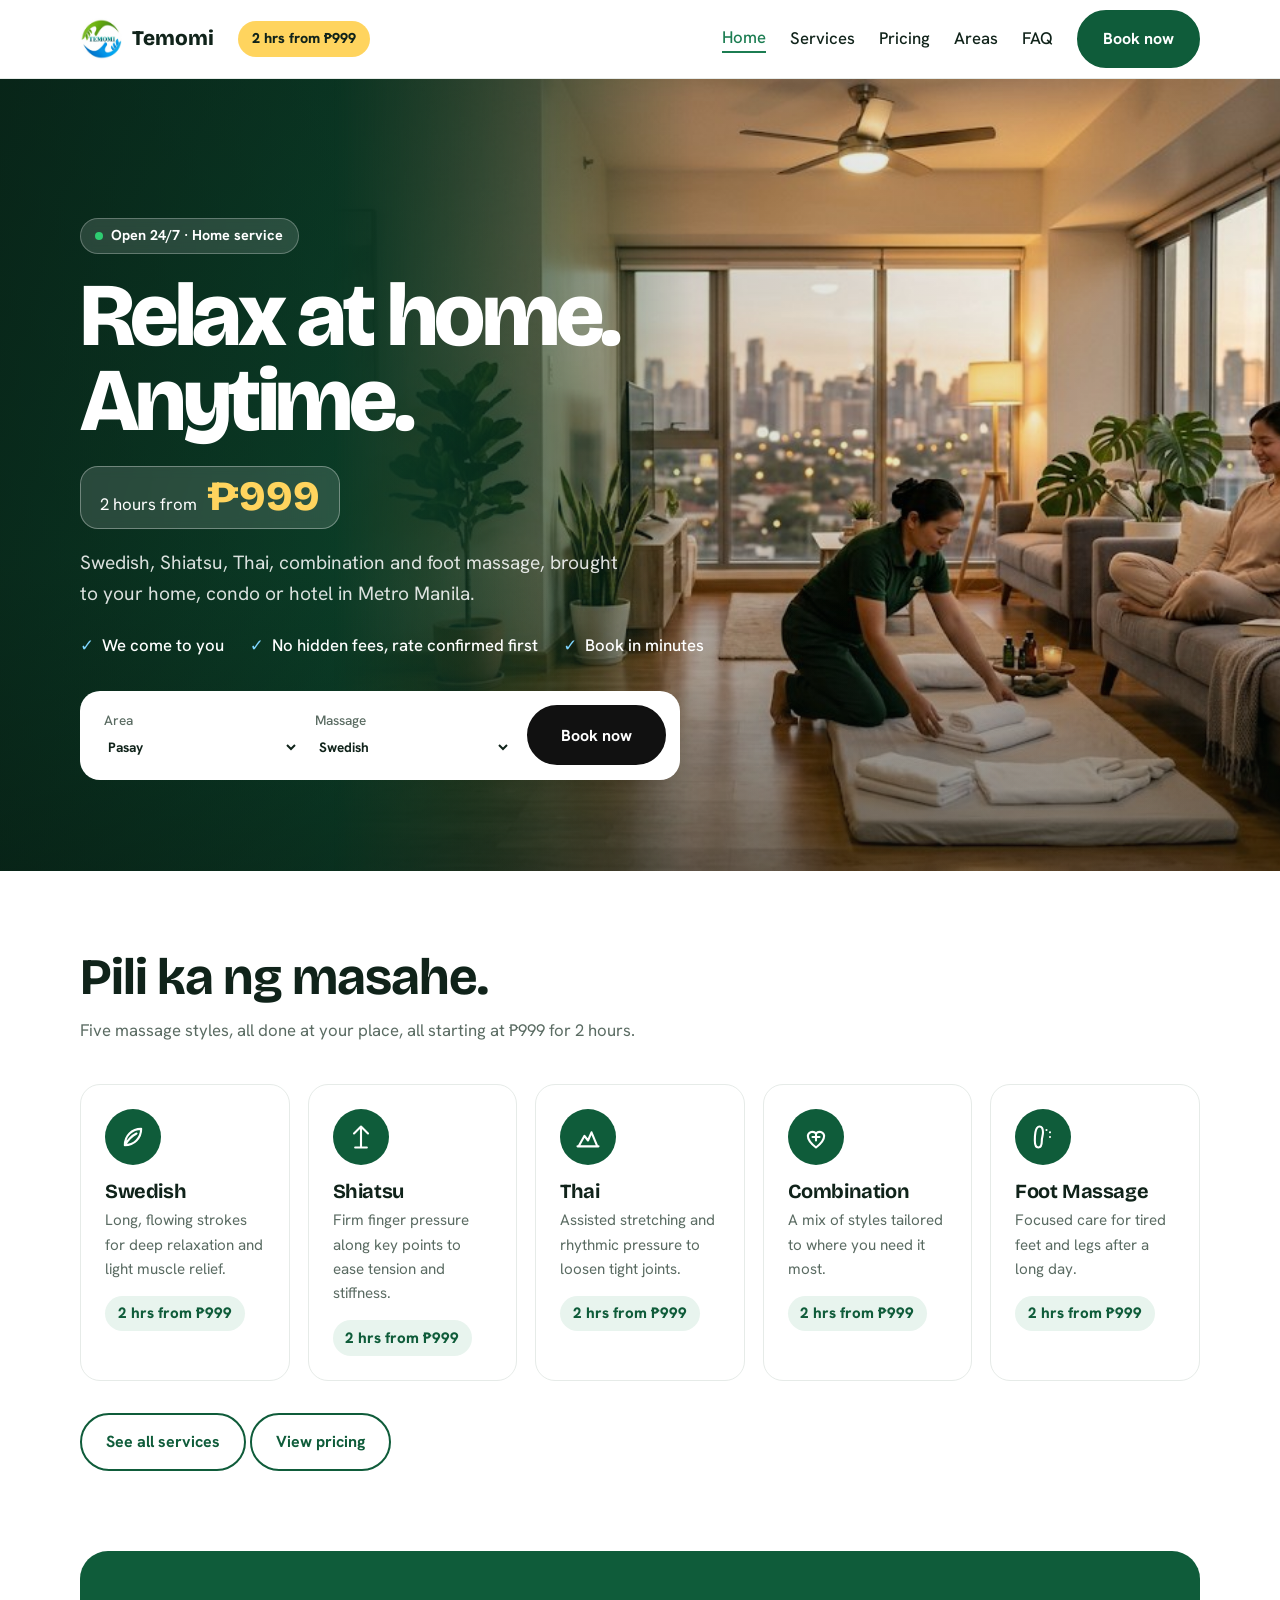
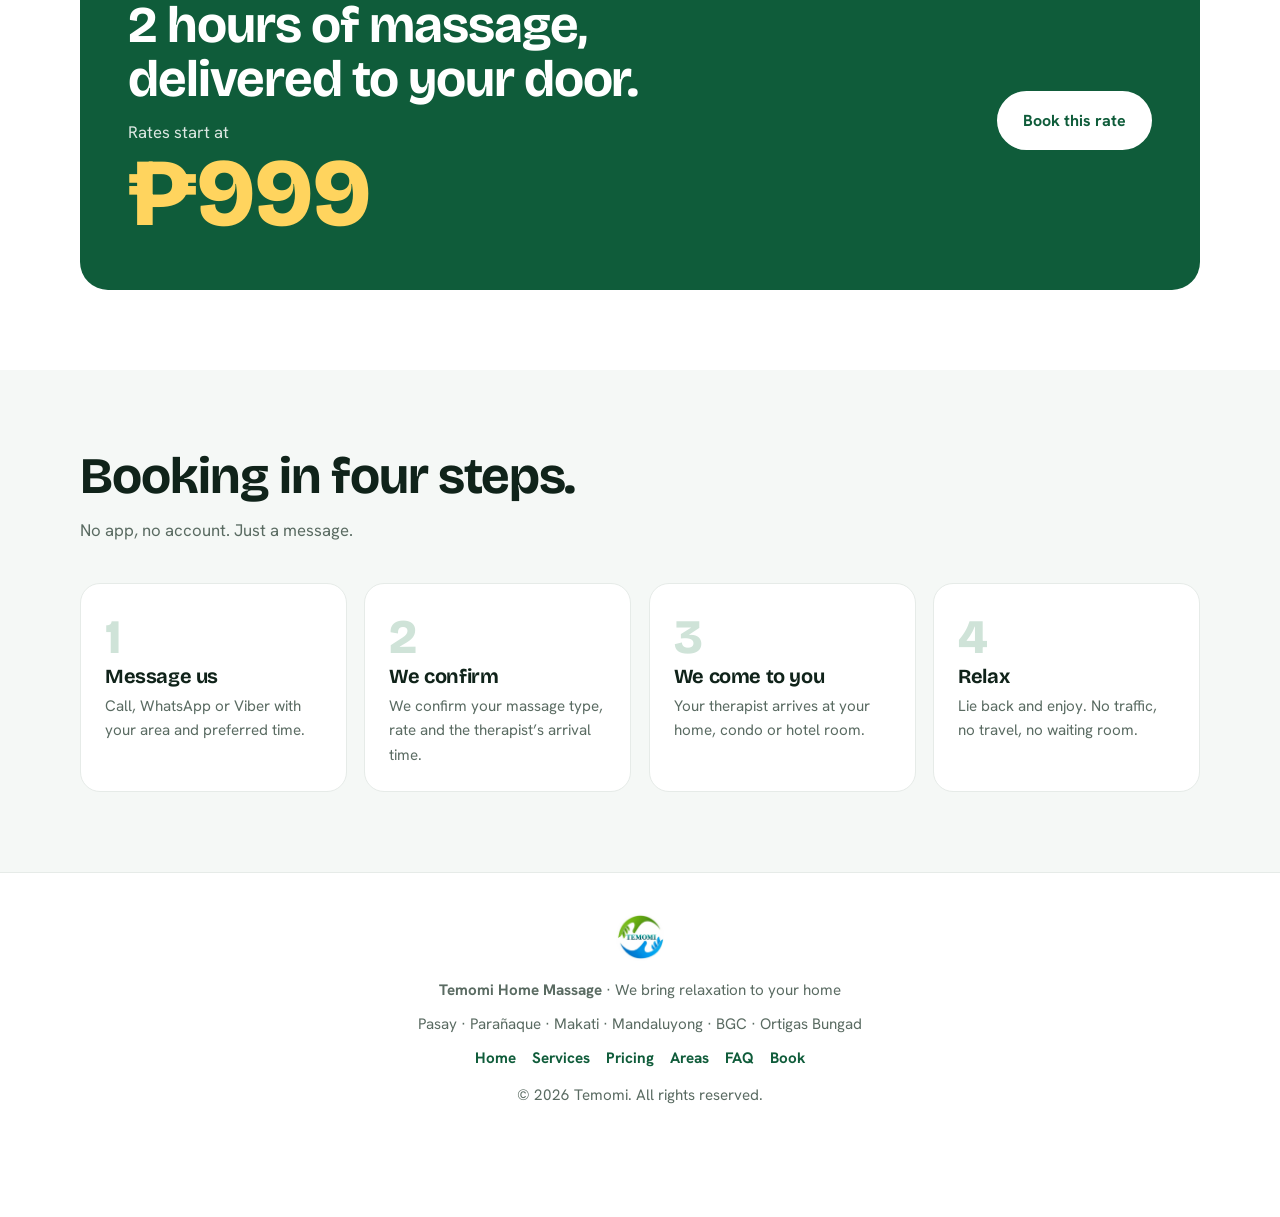
==== index.html @ 0e83e25d "Add files via upload" ====
<!DOCTYPE html>
<html lang="en"><head><meta charset="utf-8"><meta name="viewport" content="width=device-width,initial-scale=1">
<title>24/7 Massage at Your Home in Metro Manila | Temomi Home Massage</title><meta name="description" content="Temomi brings Swedish, Shiatsu, Thai, combination and foot massage to your home, hotel or condo in Metro Manila. 2 hours from ₱999. Open 24/7.">
<link rel="icon" href="[data-uri]">
<link rel="preconnect" href="https://fonts.googleapis.com"><link rel="preconnect" href="https://fonts.gstatic.com" crossorigin>
<link href="https://fonts.googleapis.com/css2?family=Bricolage+Grotesque:opsz,wght@12..96,500;12..96,700;12..96,800&family=Hanken+Grotesk:wght@400;500;700&display=swap" rel="stylesheet">
<style>
:root{--g:#0f5c3a;--g2:#1c7d52;--b:#0e6aa8;--ink:#10231a;--mute:#5a6b62;--line:#e6ebe8;--soft:#f5f8f6;--gold:#d9a521;--h:'Bricolage Grotesque',system-ui,sans-serif;--t:'Hanken Grotesk',system-ui,sans-serif}
*{box-sizing:border-box;margin:0}html{scroll-behavior:smooth}
body{font:400 1.05rem/1.6 var(--t);color:var(--ink);background:#fff;padding-bottom:70px}
h1,h2,h3{font-family:var(--h);line-height:1.05;letter-spacing:-.02em}
a{color:inherit;text-decoration:none}.wrap{max-width:1160px;margin:auto;padding:5rem 1.25rem}
.btn{display:inline-flex;align-items:center;gap:.5rem;padding:.9rem 1.5rem;border-radius:99px;font-weight:700;border:2px solid var(--g);background:var(--g);color:#fff;cursor:pointer;font-size:1rem;font-family:var(--t);transition:transform .2s,background .2s}
.btn:hover{transform:translateY(-2px);background:var(--g2)}.btn.ghost{background:#fff;color:var(--g)}.btn.ghost:hover{background:var(--soft)}
header{position:sticky;top:0;z-index:20;background:rgba(255,255,255,.92);backdrop-filter:blur(10px);border-bottom:1px solid var(--line)}
header .in{max-width:1160px;margin:auto;padding:.6rem 1.25rem;display:flex;align-items:center;gap:1.5rem}
.brand{display:flex;align-items:center;gap:.6rem;font:800 1.3rem var(--h)}.brand img{width:42px;height:42px;border-radius:50%}
nav{margin-left:auto;display:flex;gap:1.5rem;align-items:center;font-weight:500}nav a:hover{color:var(--g2)}
.pill{display:inline-flex;gap:.5rem;align-items:center;background:#fff;border:1px solid var(--line);padding:.35rem .9rem;border-radius:99px;font-weight:700;font-size:.9rem;color:var(--g)}
.pill i{width:8px;height:8px;border-radius:50%;background:#2ecc71;box-shadow:0 0 0 0 #2ecc71;animation:p 1.8s infinite}@keyframes p{70%{box-shadow:0 0 0 9px #2ecc7100}}
h1{font-size:clamp(2.6rem,6.5vw,5rem);margin:1.1rem 0}h1 em{font-style:normal;color:var(--g2)}
.lead{font-size:1.2rem;color:var(--mute);max-width:34rem}.cta{display:flex;gap:.8rem;flex-wrap:wrap;margin:1.8rem 0}
.price{display:inline-flex;align-items:baseline;gap:.6rem;font-weight:700}.price b{font:800 2.4rem var(--h);color:var(--g)}
.hero{position:relative;overflow:hidden;background:linear-gradient(135deg,#0b3d28,#0f5c3a 55%,#0e4f7d);color:#fff;min-height:88vh;display:flex;align-items:flex-end}
.hero .bg{position:absolute;top:0;bottom:0;left:26%;width:74%;height:100%;object-fit:cover;object-position:60% 60%;-webkit-mask-image:linear-gradient(90deg,transparent,#000 38%);mask-image:linear-gradient(90deg,transparent,#000 38%)}.hero .shade{position:absolute;inset:0;background:linear-gradient(90deg,#06150e99,#06150e22 55%,transparent),linear-gradient(0deg,#06150e66,transparent 40%)}
#cv{position:absolute;right:-8%;top:0;width:60%;height:100%;pointer-events:none;opacity:.7}.hero.has #cv{display:none}
.hero .hc{position:relative;z-index:1;width:100%;padding-top:6rem;padding-bottom:3rem}
.hero h1{font-size:clamp(3rem,7vw,5.6rem);font-weight:800;line-height:.95;letter-spacing:-.04em;margin:1.2rem 0 1.4rem}.hero .lead{color:#ffffffd9;max-width:34rem}
.hero .pill{background:#ffffff22;border-color:#ffffff44;color:#fff;backdrop-filter:blur(6px)}
.chk{list-style:none;padding:0;display:flex;gap:1.6rem;flex-wrap:wrap;margin:1.4rem 0 2rem;font-weight:500}.chk li:before{content:"\2713";color:#7fd6ff;font-weight:800;margin-right:.5rem}
.qb{display:grid;grid-template-columns:1fr 1fr auto;gap:1rem;align-items:center;background:#fff;color:var(--ink);padding:.9rem .9rem .9rem 1.5rem;border-radius:20px;max-width:600px}
.qb label{color:var(--mute);font-size:.85rem;font-weight:500;gap:.1rem}.qb select{border:0;padding:.2rem 0;font-weight:700;color:var(--ink);background:transparent;border-radius:0}.qb select:focus{outline:none}
.btn.dark{background:#111;border-color:#111;padding:1.1rem 2rem}.btn.dark:hover{background:#000}
.sec h2{font-size:clamp(2rem,4.5vw,3.2rem);margin-bottom:.8rem}.sec .sub{color:var(--mute);max-width:36rem;margin-bottom:2.5rem}
.grid{display:grid;gap:1.1rem}.g5{grid-template-columns:repeat(5,1fr)}.g4{grid-template-columns:repeat(4,1fr)}
.card{border:1px solid var(--line);border-radius:20px;padding:1.5rem;background:#fff;transition:transform .25s,box-shadow .25s}
.card:hover{transform:translateY(-6px);box-shadow:0 18px 40px -18px #0f5c3a55}
.ic{width:56px;height:56px;border-radius:50%;background:var(--g);display:grid;place-items:center;margin-bottom:1rem}.ic svg{width:28px;height:28px;stroke:#fff;fill:none;stroke-width:1.8;stroke-linecap:round;stroke-linejoin:round}
.card h3{font-size:1.25rem;margin-bottom:.4rem}.card p{color:var(--mute);font-size:.95rem}
.soft{background:var(--soft)}.step small{font:800 3rem var(--h);color:#cfe3d8;display:block}
.promo{background:var(--g);color:#fff;border-radius:28px;padding:3rem;display:grid;grid-template-columns:1fr auto;gap:2rem;align-items:center}
.promo h2{color:#fff}.promo .big{font:800 clamp(3.5rem,9vw,6rem) var(--h);color:#ffd45e;line-height:1}.promo .btn{background:#fff;color:var(--g);border-color:#fff}
.chips{display:flex;flex-wrap:wrap;gap:.7rem}.chips span{border:1.5px solid var(--g);color:var(--g);padding:.6rem 1.2rem;border-radius:99px;font-weight:700}
.two{display:grid;grid-template-columns:1fr 1fr;gap:3rem;align-items:start}
form{display:grid;gap:.9rem}label{font-weight:700;font-size:.9rem;display:grid;gap:.3rem}
input,select,textarea{font:inherit;padding:.85rem 1rem;border:1.5px solid var(--line);border-radius:12px;background:#fff;width:100%}input:focus,select:focus,textarea:focus{outline:2px solid var(--g2);border-color:transparent}
.row{display:grid;grid-template-columns:1fr 1fr;gap:.9rem}.send{display:grid;grid-template-columns:1fr 1fr;gap:.7rem}
details{border-bottom:1px solid var(--line);padding:1.1rem 0}summary{font-weight:700;cursor:pointer;font-size:1.1rem}details p{color:var(--mute);margin-top:.5rem}
footer{border-top:1px solid var(--line);padding:2.5rem 1.25rem;text-align:center;color:var(--mute);font-size:.95rem}
.bar{position:fixed;left:0;right:0;bottom:0;z-index:30;display:none;grid-template-columns:1fr 1fr 1fr;gap:.5rem;padding:.6rem;background:#fff;border-top:1px solid var(--line)}.bar a{text-align:center;padding:.75rem;border-radius:12px;font-weight:700;color:#fff;background:var(--g)}.bar a:nth-child(2){background:#1da851}.bar a:nth-child(3){background:#7360f2}
.rv{opacity:0;transform:translateY(30px)}
@media(max-width:900px){.two,.promo{grid-template-columns:1fr}.qb{grid-template-columns:1fr;padding:1.2rem}.hero .bg{left:0;width:100%;-webkit-mask-image:none;mask-image:none}.hero .shade{background:linear-gradient(0deg,#06150ee6,#06150e99 60%,#06150e55)}.hero{min-height:92vh}.g5,.g4{grid-template-columns:1fr 1fr}#cv{width:100%;right:0;opacity:.4}nav a:not(.btn){display:none}.bar{display:grid}.wrap{padding:3.5rem 1.25rem}}
@media(max-width:520px){.g5,.g4,.row,.send{grid-template-columns:1fr}.promo{padding:2rem}}
@media(prefers-reduced-motion:reduce){.rv{opacity:1;transform:none}*{animation:none!important}}

.pbadge{background:#ffd45e;color:#10231a;font-weight:800;padding:.4rem .9rem;border-radius:99px;font-size:.9rem;white-space:nowrap}
nav a.on{color:var(--g2);border-bottom:2px solid var(--g2)}
.hero.sm{min-height:0;padding:0}.hero.sm .hc{padding-top:4rem;padding-bottom:3.5rem}.hero.sm h1{font-size:clamp(2.4rem,5.5vw,4rem)}
.tag{display:inline-block;margin-top:.9rem;background:#e8f4ee;color:var(--g);font-weight:800;padding:.35rem .8rem;border-radius:99px;font-size:.95rem}
.hprice{display:inline-flex;align-items:baseline;gap:.6rem;background:#ffffff22;border:1px solid #ffffff55;border-radius:18px;padding:.6rem 1.2rem;margin-bottom:1.2rem;backdrop-filter:blur(6px)}
.hprice b{font:800 2.6rem var(--h);color:#ffd45e;line-height:1}
.ptable{width:100%;border-collapse:collapse;margin-top:1rem}.ptable th,.ptable td{text-align:left;padding:1rem;border-bottom:1px solid var(--line)}.ptable th{color:var(--mute);font-size:.9rem}.ptable td:last-child{font:800 1.3rem var(--h);color:var(--g)}
.tw{overflow-x:auto}
footer a{margin:0 .5rem;font-weight:700;color:var(--g)}
@media(max-width:900px){nav{gap:.8rem;font-size:.9rem}nav a:not(.btn){display:inline}nav .btn{padding:.5rem .9rem}.brand span{display:none}header .in{gap:.6rem}.pbadge{font-size:.8rem}}
@media(max-width:640px){nav a:not(.btn){display:none}}
</style></head><body>
<header><div class="in"><a class="brand" href="index.html"><img src="[data-uri]" alt="Temomi logo"><span>Temomi</span></a>
<span class="pbadge">2 hrs from ₱999</span>
<nav><a href="index.html" class=on>Home</a><a href="services.html">Services</a><a href="pricing.html">Pricing</a><a href="areas.html">Areas</a><a href="faq.html">FAQ</a><a class="btn" href="book.html">Book now</a></nav></div></header>

<section class="hero" id="top"><img class="bg" src="[data-uri]" alt=""><div class="shade"></div>
<div class="wrap hc"><span class="pill"><i></i>Open 24/7 · Home service</span>
<h1>Relax at home.<br>Anytime.</h1>
<div class="hprice"><span>2 hours from</span><b>₱999</b></div>
<p class="lead">Swedish, Shiatsu, Thai, combination and foot massage, brought to your home, condo or hotel in Metro Manila.</p>
<ul class="chk"><li>We come to you</li><li>No hidden fees, rate confirmed first</li><li>Book in minutes</li></ul>
<form class="qb" id="qb" action="book.html"><label>Area<select name="a"><option>Pasay</option><option>Parañaque</option><option>Makati</option><option>Mandaluyong</option><option>BGC</option><option>Ortigas Bungad</option></select></label>
<label>Massage<select name="m"><option>Swedish</option><option>Shiatsu</option><option>Thai</option><option>Combination</option><option>Foot Massage</option></select></label>
<button class="btn dark" type="submit">Book now</button></form></div></section>

<section class="sec"><div class="wrap"><h2>Pili ka ng masahe.</h2><p class="sub">Five massage styles, all done at your place, all starting at ₱999 for 2 hours.</p>
<div class="grid g5"><a href="book.html?m=Swedish" class="card"><div class="ic"><svg viewBox="0 0 24 24"><path d="M5 19c8 0 14-6 14-14C11 5 5 11 5 19zM5 19c3-5 6-8 10-10"/></svg></div><h3>Swedish</h3><p>Long, flowing strokes for deep relaxation and light muscle relief.</p><span class="tag">2 hrs from ₱999</span></a><a href="book.html?m=Shiatsu" class="card"><div class="ic"><svg viewBox="0 0 24 24"><path d="M12 3v18M6 9l6-6 6 6M7 21h10"/></svg></div><h3>Shiatsu</h3><p>Firm finger pressure along key points to ease tension and stiffness.</p><span class="tag">2 hrs from ₱999</span></a><a href="book.html?m=Thai" class="card"><div class="ic"><svg viewBox="0 0 24 24"><path d="M4 20l5-9 3 4 3-7 5 12M3 20h18"/></svg></div><h3>Thai</h3><p>Assisted stretching and rhythmic pressure to loosen tight joints.</p><span class="tag">2 hrs from ₱999</span></a><a href="book.html?m=Combination" class="card"><div class="ic"><svg viewBox="0 0 24 24"><path d="M12 21c-4-3-7-6-7-10a4 4 0 017-2 4 4 0 017 2c0 4-3 7-7 10zM12 9v6M9 12h6"/></svg></div><h3>Combination</h3><p>A mix of styles tailored to where you need it most.</p><span class="tag">2 hrs from ₱999</span></a><a href="book.html?m=Foot%20Massage" class="card"><div class="ic"><svg viewBox="0 0 24 24"><path d="M9 3c2 0 3 2 3 5s-1 4-1 7c0 3-1 6-3 6s-3-3-3-6 0-12 4-12zM15 6v.01M18 8v.01M18 12v.01"/></svg></div><h3>Foot Massage</h3><p>Focused care for tired feet and legs after a long day.</p><span class="tag">2 hrs from ₱999</span></a></div>
<p style="margin-top:2rem"><a class="btn ghost" href="services.html">See all services</a> <a class="btn ghost" href="pricing.html">View pricing</a></p></div></section>

<section class="sec"><div class="wrap" style="padding-top:0;padding-bottom:0"><div class="promo"><div><h2>2 hours of massage,<br>delivered to your door.</h2><p style="opacity:.85;margin-top:.8rem">Rates start at</p><div class="big">₱999</div></div><a class="btn" href="book.html">Book this rate</a></div></div></section>

<section class="sec soft" style="margin-top:5rem"><div class="wrap"><h2>Booking in four steps.</h2><p class="sub">No app, no account. Just a message.</p>
<div class="grid g4">
<div class="card step"><small>1</small><h3>Message us</h3><p>Call, WhatsApp or Viber with your area and preferred time.</p></div>
<div class="card step"><small>2</small><h3>We confirm</h3><p>We confirm your massage type, rate and the therapist’s arrival time.</p></div>
<div class="card step"><small>3</small><h3>We come to you</h3><p>Your therapist arrives at your home, condo or hotel room.</p></div>
<div class="card step"><small>4</small><h3>Relax</h3><p>Lie back and enjoy. No traffic, no travel, no waiting room.</p></div></div></div></section>

<footer><img src="[data-uri]" alt="" width="48" height="48" style="border-radius:50%"><p style="margin:.6rem 0"><b>Temomi Home Massage</b> · We bring relaxation to your home</p>
<p>Pasay · Parañaque · Makati · Mandaluyong · BGC · Ortigas Bungad</p>
<p style="margin-top:.6rem"><a href="index.html">Home</a><a href="services.html">Services</a><a href="pricing.html">Pricing</a><a href="areas.html">Areas</a><a href="faq.html">FAQ</a><a href="book.html">Book</a></p>
<p style="margin-top:.8rem">© <span id="y"></span> Temomi. All rights reserved.</p></footer>
<div class="bar"><a href="tel:09561256880">Call</a><a href="https://wa.me/639561256880">WhatsApp</a><a href="viber://chat?number=%2B639561256880">Viber</a></div>
<script>document.getElementById('y').textContent=new Date().getFullYear();
const f=document.getElementById('f');
if(f){const q=new URLSearchParams(location.search);['a','m'].forEach(k=>{const v=q.get(k);if(v&&f[k])for(const o of f[k].options)if(o.text===v)f[k].value=v});
const enc=v=>encodeURIComponent(v);
f.querySelectorAll('[data-w]').forEach(b=>b.onclick=()=>{if(!f.reportValidity())return;const d=new FormData(f);
const m=`Hi Temomi! I'd like to book a home massage.%0AName: ${enc(d.get('n'))}%0AArea: ${enc(d.get('a'))}%0AMassage: ${enc(d.get('m'))}%0ATime: ${enc(d.get('t')||'ASAP')}%0AAddress/notes: ${enc(d.get('x')||'-')}`;
location.href=b.dataset.w=='wa'?`https://wa.me/639561256880?text=${m}`:`viber://forward?text=${m}`;});}
</script>
</body></html>
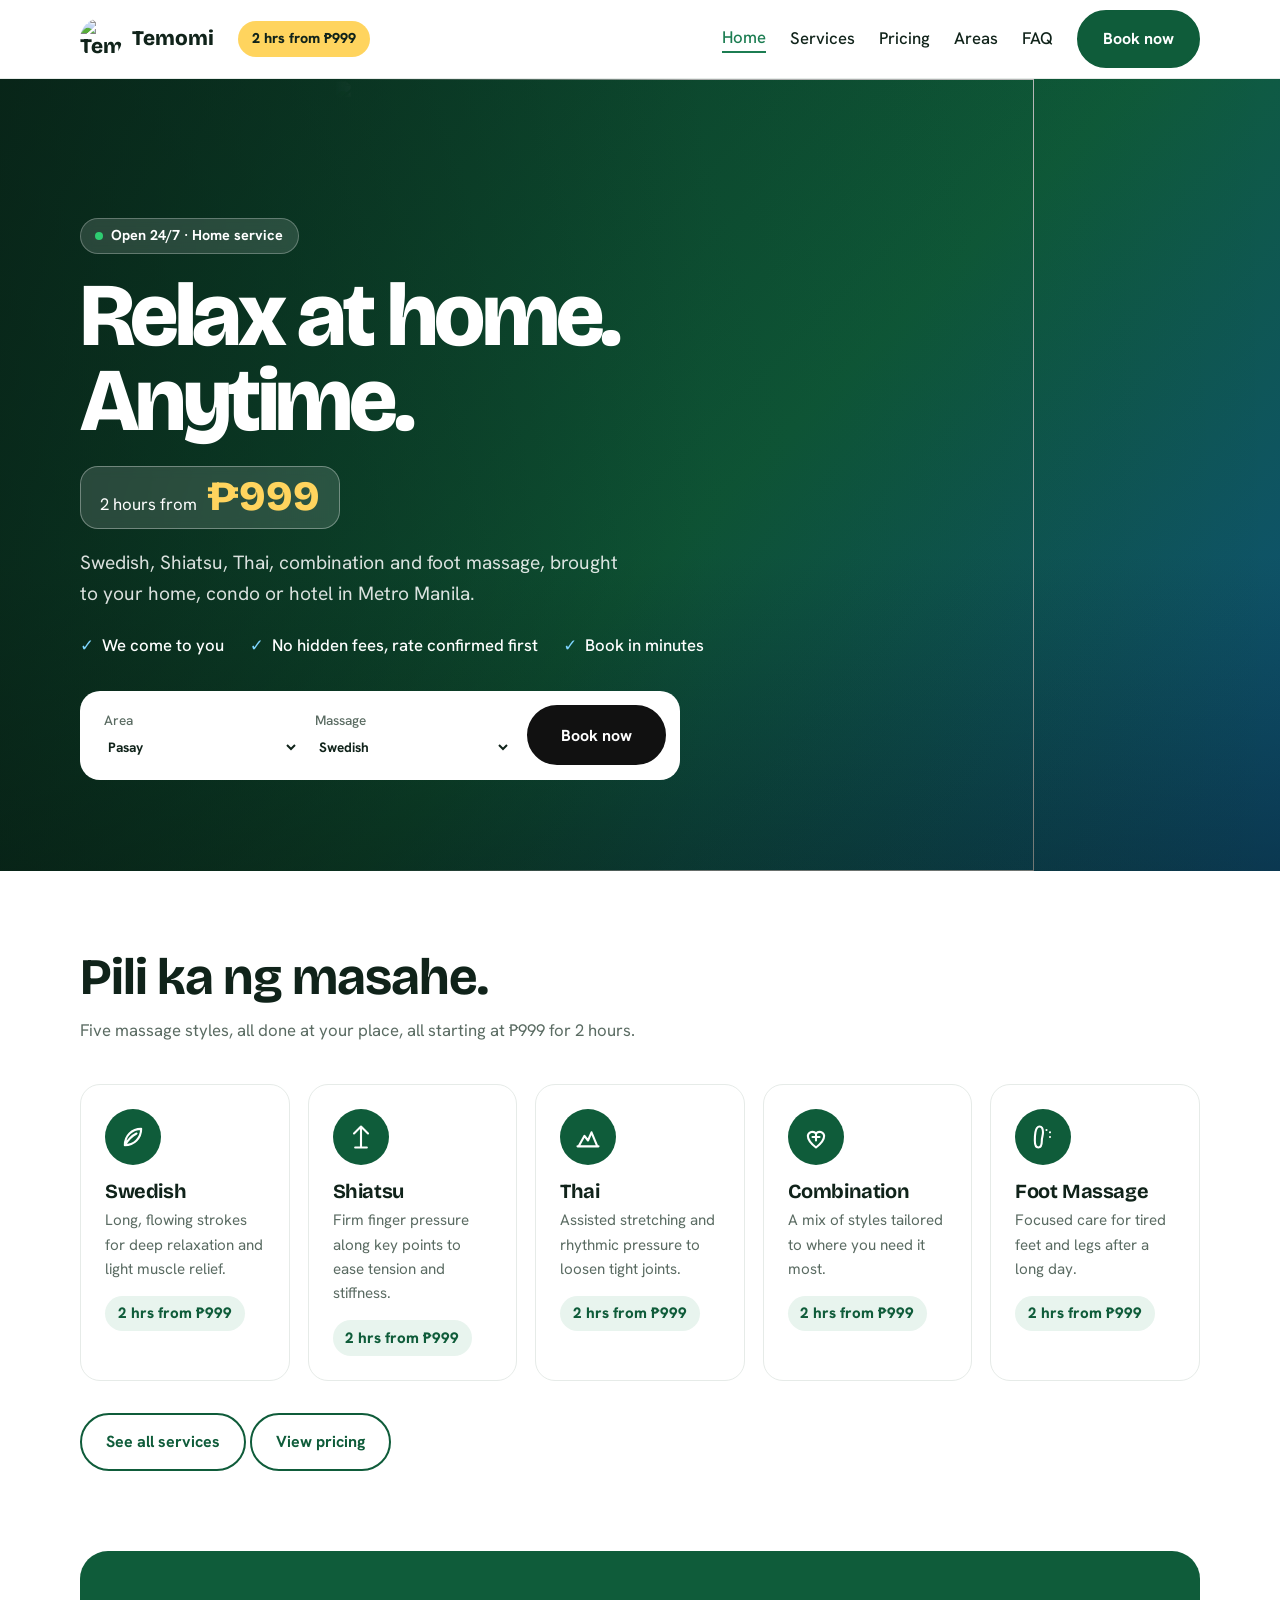
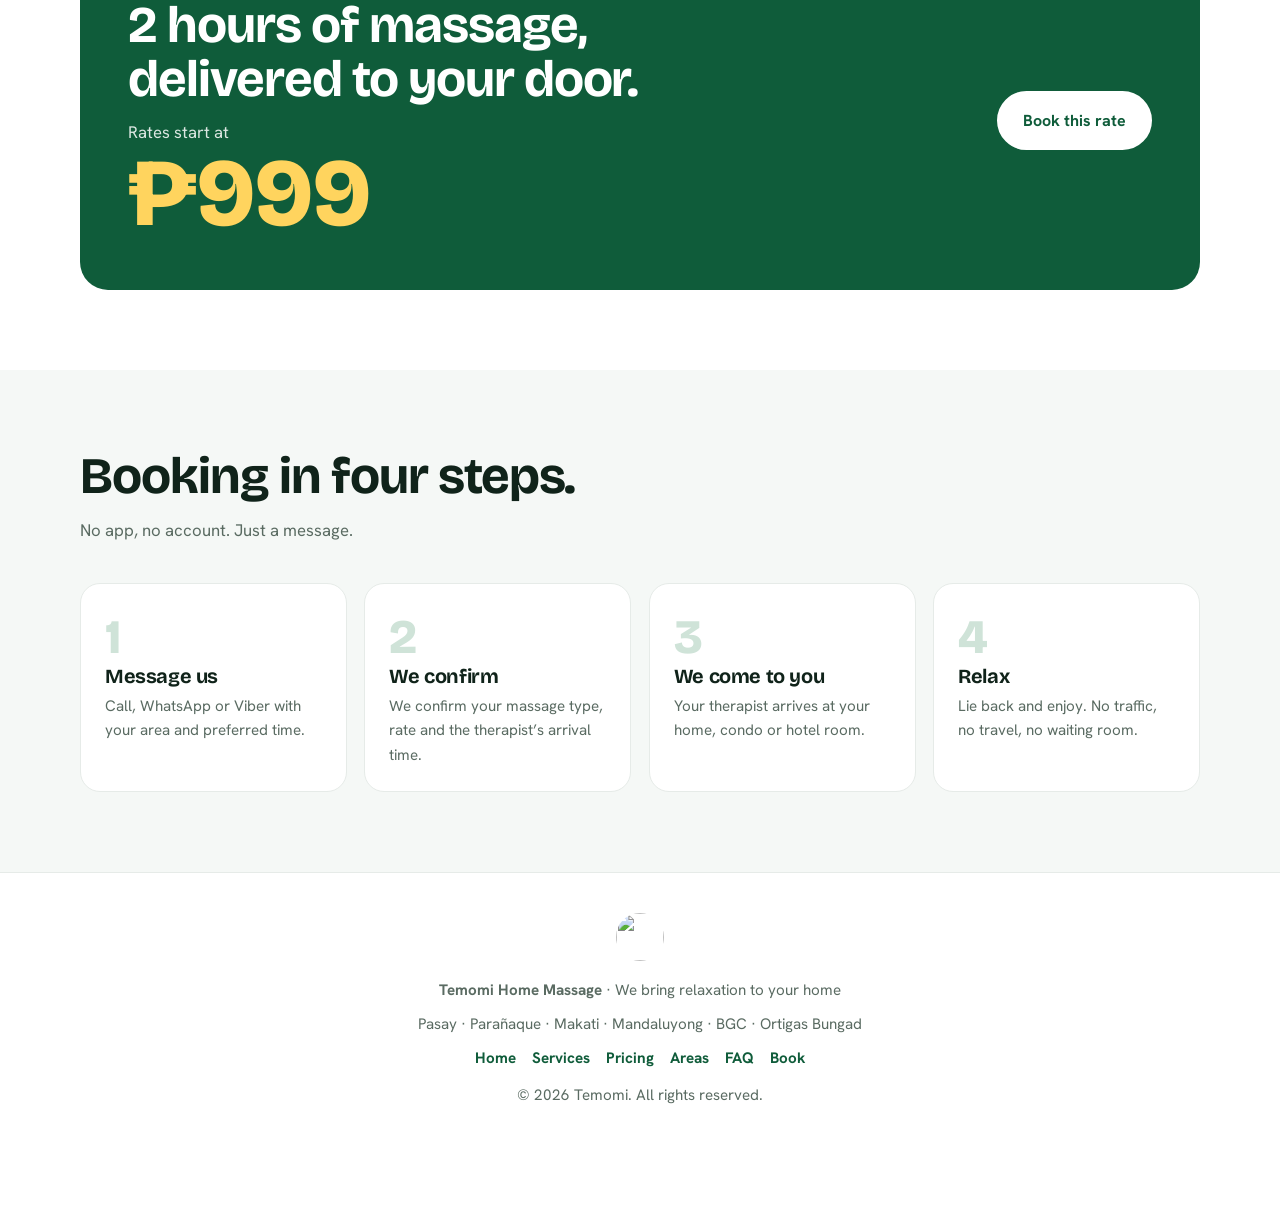
==== commit dc1d32a7: "Add files via upload" ====
--- a/index.html
+++ b/index.html
@@ -1,7 +1,15 @@
 <!DOCTYPE html>
-<html lang="en"><head><meta charset="utf-8"><meta name="viewport" content="width=device-width,initial-scale=1">
+<html lang="en-PH"><head><meta charset="utf-8"><meta name="viewport" content="width=device-width,initial-scale=1,viewport-fit=cover"><meta name="theme-color" content="#0f5c3a">
+<meta name="google-site-verification" content="2EpAoV3xPtiLVpktnHLdYI2K2DNPh3ME2DLS8Pj1rWE" />
 <title>24/7 Massage at Your Home in Metro Manila | Temomi Home Massage</title><meta name="description" content="Temomi brings Swedish, Shiatsu, Thai, combination and foot massage to your home, hotel or condo in Metro Manila. 2 hours from ₱999. Open 24/7.">
-<link rel="icon" href="[data-uri]">
+<link rel="canonical" href="https://temomimassage.services/">
+<meta name="robots" content="index,follow,max-image-preview:large,max-snippet:-1,max-video-preview:-1">
+<link rel="icon" href="/favicon.ico" sizes="any"><link rel="apple-touch-icon" href="/apple-touch-icon.png">
+<meta property="og:type" content="website"><meta property="og:site_name" content="Temomi Home Massage"><meta property="og:locale" content="en_PH"><meta property="og:url" content="https://temomimassage.services/"><meta property="og:title" content="24/7 Massage at Your Home in Metro Manila | Temomi Home Massage"><meta property="og:description" content="Temomi brings Swedish, Shiatsu, Thai, combination and foot massage to your home, hotel or condo in Metro Manila. 2 hours from ₱999. Open 24/7.">
+<meta property="og:image" content="https://temomimassage.services/images/og-image.jpg"><meta property="og:image:width" content="1200"><meta property="og:image:height" content="630"><meta property="og:image:alt" content="A Temomi therapist setting up a home massage in a Metro Manila condo">
+<meta name="twitter:card" content="summary_large_image"><meta name="twitter:title" content="24/7 Massage at Your Home in Metro Manila | Temomi Home Massage"><meta name="twitter:description" content="Temomi brings Swedish, Shiatsu, Thai, combination and foot massage to your home, hotel or condo in Metro Manila. 2 hours from ₱999. Open 24/7."><meta name="twitter:image" content="https://temomimassage.services/images/og-image.jpg"><meta name="twitter:image:alt" content="A Temomi therapist setting up a home massage in a Metro Manila condo">
+<script type="application/ld+json">{"@context":"https://schema.org","@graph":[{"@type":"WebSite","@id":"https://temomimassage.services/#website","url":"https://temomimassage.services/","name":"Temomi Home Massage","inLanguage":"en-PH","publisher":{"@id":"https://temomimassage.services/#business"}},{"@type":"HealthAndBeautyBusiness","@id":"https://temomimassage.services/#business","name":"Temomi Home Massage","alternateName":"Temomi","url":"https://temomimassage.services/","description":"Home, condo and hotel massage service in Metro Manila: Swedish, Shiatsu, Thai, combination and foot massage. Open 24/7.","logo":"https://temomimassage.services/images/logo.jpg","image":["https://temomimassage.services/images/og-image.jpg","https://temomimassage.services/images/hero.jpg"],"telephone":"+639561256880","priceRange":"From ₱999 for 2 hours","openingHoursSpecification":{"@type":"OpeningHoursSpecification","dayOfWeek":["Monday","Tuesday","Wednesday","Thursday","Friday","Saturday","Sunday"],"opens":"00:00","closes":"23:59"},"areaServed":[{"@type":"City","name":"Pasay"},{"@type":"City","name":"Parañaque"},{"@type":"City","name":"Makati"},{"@type":"City","name":"Mandaluyong"},{"@type":"Place","name":"Bonifacio Global City (BGC)"},{"@type":"Place","name":"Ortigas Bungad"}],"hasOfferCatalog":{"@type":"OfferCatalog","name":"Home massage services","itemListElement":[{"@type":"Offer","priceSpecification":{"@type":"PriceSpecification","minPrice":999,"priceCurrency":"PHP"},"itemOffered":{"@type":"Service","name":"Swedish massage","description":"Long, flowing strokes for deep relaxation and light muscle relief.","serviceType":"Massage"}},{"@type":"Offer","priceSpecification":{"@type":"PriceSpecification","minPrice":999,"priceCurrency":"PHP"},"itemOffered":{"@type":"Service","name":"Shiatsu massage","description":"Firm finger pressure along key points to ease tension and stiffness.","serviceType":"Massage"}},{"@type":"Offer","priceSpecification":{"@type":"PriceSpecification","minPrice":999,"priceCurrency":"PHP"},"itemOffered":{"@type":"Service","name":"Thai massage","description":"Assisted stretching and rhythmic pressure to loosen tight joints.","serviceType":"Massage"}},{"@type":"Offer","priceSpecification":{"@type":"PriceSpecification","minPrice":999,"priceCurrency":"PHP"},"itemOffered":{"@type":"Service","name":"Combination massage","description":"A mix of styles tailored to where you need it most.","serviceType":"Massage"}},{"@type":"Offer","priceSpecification":{"@type":"PriceSpecification","minPrice":999,"priceCurrency":"PHP"},"itemOffered":{"@type":"Service","name":"Foot massage","description":"Focused care for tired feet and legs after a long day.","serviceType":"Massage"}},{"@type":"Offer","itemOffered":{"@type":"Service","name":"Body scrub","description":"Gentle exfoliation to leave skin smooth, soft and refreshed.","serviceType":"Body scrub"}}]}}]}</script>
+
 <link rel="preconnect" href="https://fonts.googleapis.com"><link rel="preconnect" href="https://fonts.gstatic.com" crossorigin>
 <link href="https://fonts.googleapis.com/css2?family=Bricolage+Grotesque:opsz,wght@12..96,500;12..96,700;12..96,800&family=Hanken+Grotesk:wght@400;500;700&display=swap" rel="stylesheet">
 <style>
@@ -64,12 +72,79 @@
 footer a{margin:0 .5rem;font-weight:700;color:var(--g)}
 @media(max-width:900px){nav{gap:.8rem;font-size:.9rem}nav a:not(.btn){display:inline}nav .btn{padding:.5rem .9rem}.brand span{display:none}header .in{gap:.6rem}.pbadge{font-size:.8rem}}
 @media(max-width:640px){nav a:not(.btn){display:none}}
+
+/* ===== MOBILE UPGRADES (added) ===== */
+html{-webkit-text-size-adjust:100%;text-size-adjust:100%;scroll-padding-top:76px}
+body{-webkit-tap-highlight-color:transparent;overflow-x:hidden}
+img{max-width:100%}
+header,.pill,.hprice{-webkit-backdrop-filter:blur(10px)}
+header .in,.wrap,footer{padding-left:max(1.25rem,env(safe-area-inset-left));padding-right:max(1.25rem,env(safe-area-inset-right))}
+.btn:active{transform:scale(.97)}.card:active{transform:scale(.985)}.bar a:active{filter:brightness(.92)}
+summary{display:flex;justify-content:space-between;align-items:center;gap:1rem;list-style:none}
+summary::-webkit-details-marker{display:none}
+summary:after{content:"+";font:700 1.6rem/1 var(--h);color:var(--g);flex:none}
+details[open] summary:after{content:"\2013"}
+.mb{display:none;width:44px;height:44px;border:1.5px solid var(--line);border-radius:12px;background:#fff;cursor:pointer;position:relative;flex:none;padding:0}
+.mb span{position:absolute;left:11px;top:20px;width:20px;height:2px;background:var(--ink);border-radius:2px;transition:background .2s}
+.mb span:before,.mb span:after{content:"";position:absolute;left:0;width:20px;height:2px;background:var(--ink);border-radius:2px;transition:transform .25s}
+.mb span:before{top:-6px}.mb span:after{top:6px}
+.mb[aria-expanded=true] span{background:transparent}
+.mb[aria-expanded=true] span:before{transform:translateY(6px) rotate(45deg)}
+.mb[aria-expanded=true] span:after{transform:translateY(-6px) rotate(-45deg)}
+@media(hover:none){.card:hover{transform:none;box-shadow:none}.btn:hover{transform:none}}
+@media(max-width:900px){
+body{padding-bottom:calc(80px + env(safe-area-inset-bottom,0px));font-size:1rem}
+header .in{padding-top:.5rem;padding-bottom:.5rem;gap:.5rem}
+.brand{margin-right:auto}
+.mb{display:block}
+.hb{padding:.6rem 1.1rem;font-size:.95rem;min-height:44px}
+nav{position:absolute;top:100%;left:0;right:0;margin:0;display:none;flex-direction:column;align-items:stretch;gap:0;padding:.3rem max(1.25rem,env(safe-area-inset-right)) 1rem max(1.25rem,env(safe-area-inset-left));background:#fff;border-bottom:1px solid var(--line);box-shadow:0 18px 30px -18px #10231a66;font-size:1.15rem;font-weight:700}
+nav.open{display:flex}
+nav a:not(.btn){display:flex;align-items:center;min-height:54px;border-bottom:1px solid var(--line)}
+nav a.on:after{content:"";margin-left:auto;width:9px;height:9px;border-radius:50%;background:var(--g2)}
+.btn{min-height:48px;justify-content:center}
+.hero:not(.sm){min-height:calc(100vh - 64px);min-height:calc(100svh - 64px)}
+.hero .hc{padding-top:3.5rem;padding-bottom:2rem}
+.hero.sm .hc{padding-top:2.5rem;padding-bottom:2.25rem}
+input,select,textarea{min-height:48px;font-size:max(16px,1rem)}
+textarea{min-height:96px}
+.qb{border-radius:18px;gap:.7rem}
+.qb label{border:1.5px solid var(--line);border-radius:12px;padding:.55rem .9rem}
+.qb select{min-height:30px;padding:0}
+.qb .btn.dark{width:100%;padding:1rem}
+details{padding:.3rem 0}summary{padding:.8rem 0}
+footer a{display:inline-block;padding:.55rem .65rem;margin:0}
+.bar{padding:.6rem max(.6rem,env(safe-area-inset-right)) calc(.6rem + env(safe-area-inset-bottom,0px)) max(.6rem,env(safe-area-inset-left));box-shadow:0 -8px 24px -12px #10231a40}
+.bar a{display:flex;align-items:center;justify-content:center;min-height:48px}
+}
+@media(max-width:520px){
+.wrap{padding-top:2.75rem;padding-bottom:2.75rem}
+.hero h1{font-size:clamp(2.5rem,13vw,3.3rem)}
+.hero.sm h1{font-size:clamp(2.1rem,10vw,2.8rem)}
+.lead{font-size:1.05rem}
+.hprice b{font-size:2.2rem}
+.chk{flex-direction:column;gap:.4rem}
+.sec h2{font-size:clamp(1.8rem,8vw,2.3rem)}.sec .sub{margin-bottom:1.75rem}
+.promo{padding:1.6rem;border-radius:22px}.promo .btn{width:100%}
+.card{padding:1.2rem;border-radius:16px}
+.ic{width:46px;height:46px;margin-bottom:.8rem}
+.step small{font-size:2.3rem}
+.cimg{width:calc(100% + 2.4rem);margin:-1.2rem -1.2rem 1rem}
+.sec .wrap>p>.btn{width:100%;margin-bottom:.6rem}
+.chips span{padding:.55rem 1rem}
+.ptable th,.ptable td{padding:.8rem .5rem}.ptable td:last-child{font-size:1.1rem;white-space:nowrap}
+.sec.soft{margin-top:2.5rem!important}
+}
+@media(max-width:360px){.hb{padding:.55rem .85rem}.brand img{width:38px;height:38px}}
+@media(max-width:900px){.brand{min-height:44px}}
+@media(max-width:480px){.pbadge{display:none}.brand span{display:inline;font-size:1.2rem}}
+@media(max-height:500px) and (orientation:landscape){.hero:not(.sm){min-height:0}}
 </style></head><body>
-<header><div class="in"><a class="brand" href="index.html"><img src="[data-uri]" alt="Temomi logo"><span>Temomi</span></a>
+<header><div class="in"><a class="brand" href="/"><img src="/images/logo.jpg" alt="Temomi Home Massage logo" width="42" height="42"><span>Temomi</span></a>
 <span class="pbadge">2 hrs from ₱999</span>
-<nav><a href="index.html" class=on>Home</a><a href="services.html">Services</a><a href="pricing.html">Pricing</a><a href="areas.html">Areas</a><a href="faq.html">FAQ</a><a class="btn" href="book.html">Book now</a></nav></div></header>
+<nav id="nav"><a href="/" class=on>Home</a><a href="services.html">Services</a><a href="pricing.html">Pricing</a><a href="areas.html">Areas</a><a href="faq.html">FAQ</a></nav><a class="btn hb" href="book.html">Book now</a><button class="mb" type="button" aria-label="Open menu" aria-expanded="false" aria-controls="nav"><span></span></button></div></header>
 
-<section class="hero" id="top"><img class="bg" src="[data-uri]" alt=""><div class="shade"></div>
+<section class="hero" id="top"><img class="bg" src="/images/hero.jpg" alt="" width="1024" height="572" fetchpriority="high" decoding="async"><div class="shade"></div>
 <div class="wrap hc"><span class="pill"><i></i>Open 24/7 · Home service</span>
 <h1>Relax at home.<br>Anytime.</h1>
 <div class="hprice"><span>2 hours from</span><b>₱999</b></div>
@@ -92,9 +167,9 @@
 <div class="card step"><small>3</small><h3>We come to you</h3><p>Your therapist arrives at your home, condo or hotel room.</p></div>
 <div class="card step"><small>4</small><h3>Relax</h3><p>Lie back and enjoy. No traffic, no travel, no waiting room.</p></div></div></div></section>
 
-<footer><img src="[data-uri]" alt="" width="48" height="48" style="border-radius:50%"><p style="margin:.6rem 0"><b>Temomi Home Massage</b> · We bring relaxation to your home</p>
+<footer><img src="/images/logo.jpg" alt="" width="48" height="48" style="border-radius:50%"><p style="margin:.6rem 0"><b>Temomi Home Massage</b> · We bring relaxation to your home</p>
 <p>Pasay · Parañaque · Makati · Mandaluyong · BGC · Ortigas Bungad</p>
-<p style="margin-top:.6rem"><a href="index.html">Home</a><a href="services.html">Services</a><a href="pricing.html">Pricing</a><a href="areas.html">Areas</a><a href="faq.html">FAQ</a><a href="book.html">Book</a></p>
+<p style="margin-top:.6rem"><a href="/">Home</a><a href="services.html">Services</a><a href="pricing.html">Pricing</a><a href="areas.html">Areas</a><a href="faq.html">FAQ</a><a href="book.html">Book</a></p>
 <p style="margin-top:.8rem">© <span id="y"></span> Temomi. All rights reserved.</p></footer>
 <div class="bar"><a href="tel:09561256880">Call</a><a href="https://wa.me/639561256880">WhatsApp</a><a href="viber://chat?number=%2B639561256880">Viber</a></div>
 <script>document.getElementById('y').textContent=new Date().getFullYear();
@@ -105,4 +180,11 @@
 const m=`Hi Temomi! I'd like to book a home massage.%0AName: ${enc(d.get('n'))}%0AArea: ${enc(d.get('a'))}%0AMassage: ${enc(d.get('m'))}%0ATime: ${enc(d.get('t')||'ASAP')}%0AAddress/notes: ${enc(d.get('x')||'-')}`;
 location.href=b.dataset.w=='wa'?`https://wa.me/639561256880?text=${m}`:`viber://forward?text=${m}`;});}
 </script>
+<script>(()=>{const b=document.querySelector('.mb'),n=document.getElementById('nav');if(!b||!n)return;
+const set=o=>{n.classList.toggle('open',o);b.setAttribute('aria-expanded',o);b.setAttribute('aria-label',o?'Close menu':'Open menu')};
+b.addEventListener('click',e=>{e.stopPropagation();set(!n.classList.contains('open'))});
+n.addEventListener('click',e=>{if(e.target.closest('a'))set(false)});
+document.addEventListener('click',e=>{if(!n.contains(e.target))set(false)});
+addEventListener('keydown',e=>{if(e.key==='Escape')set(false)});
+matchMedia('(min-width:901px)').addEventListener('change',e=>{if(e.matches)set(false)});})();</script>
 </body></html>
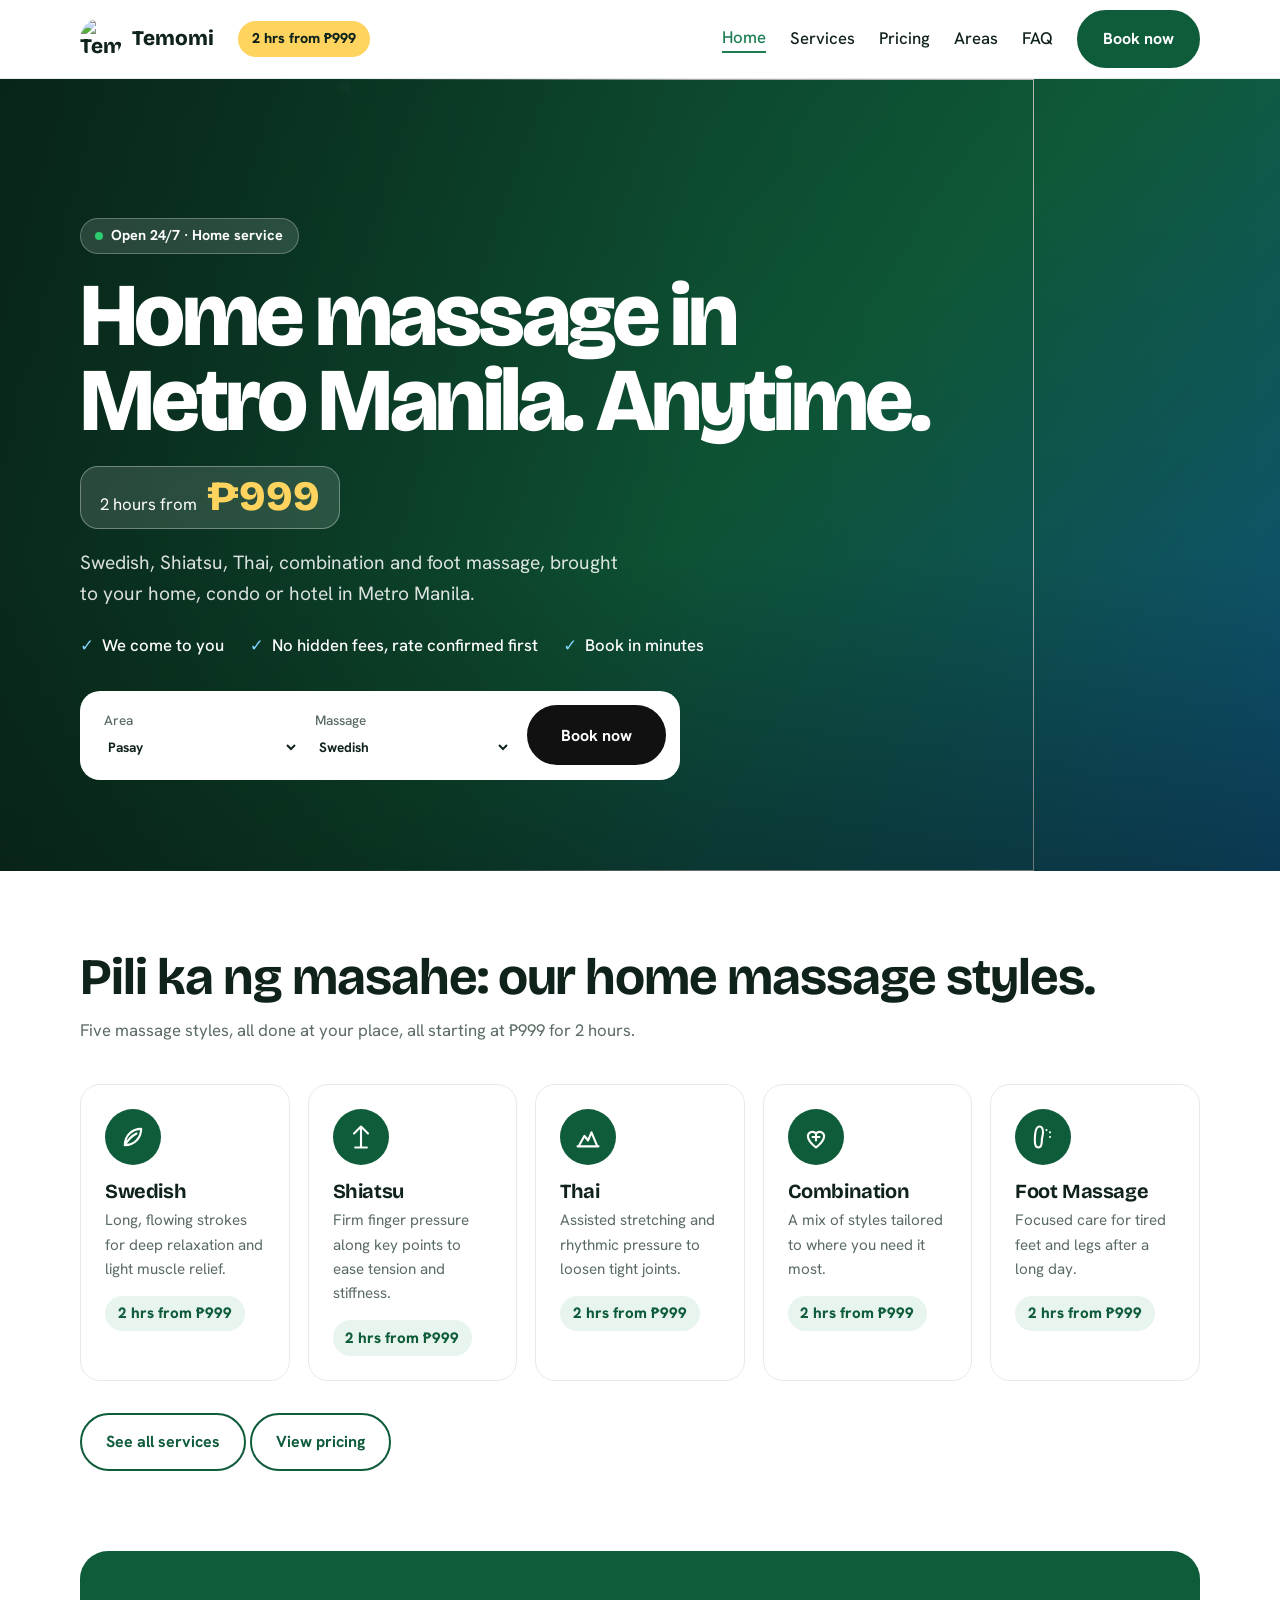
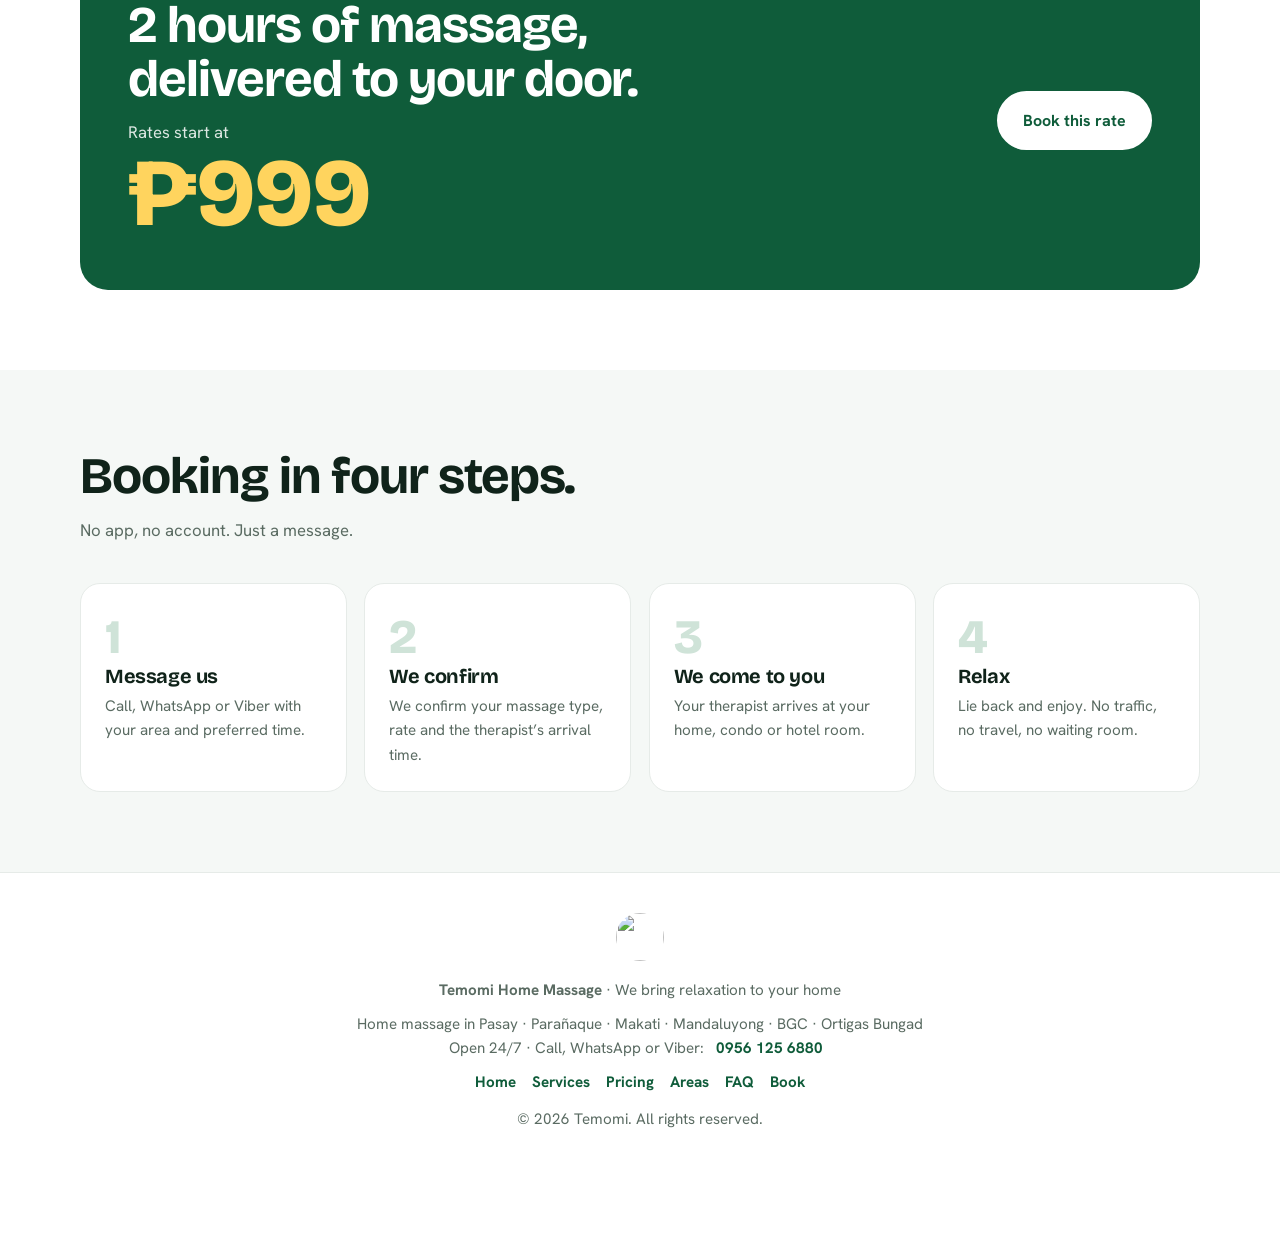
==== commit 8bdc3203: "Add files via upload" ====
--- a/index.html
+++ b/index.html
@@ -1,14 +1,15 @@
 <!DOCTYPE html>
 <html lang="en-PH"><head><meta charset="utf-8"><meta name="viewport" content="width=device-width,initial-scale=1,viewport-fit=cover"><meta name="theme-color" content="#0f5c3a">
-<meta name="google-site-verification" content="2EpAoV3xPtiLVpktnHLdYI2K2DNPh3ME2DLS8Pj1rWE" />
-<title>24/7 Massage at Your Home in Metro Manila | Temomi Home Massage</title><meta name="description" content="Temomi brings Swedish, Shiatsu, Thai, combination and foot massage to your home, hotel or condo in Metro Manila. 2 hours from ₱999. Open 24/7.">
+<title>24/7 Home Massage in Metro Manila from ₱999 | Temomi</title>
+<meta name="description" content="Book a therapist for Swedish, Shiatsu, Thai, combination or foot massage at your home, condo or hotel in Metro Manila. 2 hours from ₱999. Open 24/7.">
+<meta name="robots" content="index,follow,max-image-preview:large">
 <link rel="canonical" href="https://temomimassage.services/">
-<meta name="robots" content="index,follow,max-image-preview:large,max-snippet:-1,max-video-preview:-1">
-<link rel="icon" href="/favicon.ico" sizes="any"><link rel="apple-touch-icon" href="/apple-touch-icon.png">
-<meta property="og:type" content="website"><meta property="og:site_name" content="Temomi Home Massage"><meta property="og:locale" content="en_PH"><meta property="og:url" content="https://temomimassage.services/"><meta property="og:title" content="24/7 Massage at Your Home in Metro Manila | Temomi Home Massage"><meta property="og:description" content="Temomi brings Swedish, Shiatsu, Thai, combination and foot massage to your home, hotel or condo in Metro Manila. 2 hours from ₱999. Open 24/7.">
-<meta property="og:image" content="https://temomimassage.services/images/og-image.jpg"><meta property="og:image:width" content="1200"><meta property="og:image:height" content="630"><meta property="og:image:alt" content="A Temomi therapist setting up a home massage in a Metro Manila condo">
-<meta name="twitter:card" content="summary_large_image"><meta name="twitter:title" content="24/7 Massage at Your Home in Metro Manila | Temomi Home Massage"><meta name="twitter:description" content="Temomi brings Swedish, Shiatsu, Thai, combination and foot massage to your home, hotel or condo in Metro Manila. 2 hours from ₱999. Open 24/7."><meta name="twitter:image" content="https://temomimassage.services/images/og-image.jpg"><meta name="twitter:image:alt" content="A Temomi therapist setting up a home massage in a Metro Manila condo">
-<script type="application/ld+json">{"@context":"https://schema.org","@graph":[{"@type":"WebSite","@id":"https://temomimassage.services/#website","url":"https://temomimassage.services/","name":"Temomi Home Massage","inLanguage":"en-PH","publisher":{"@id":"https://temomimassage.services/#business"}},{"@type":"HealthAndBeautyBusiness","@id":"https://temomimassage.services/#business","name":"Temomi Home Massage","alternateName":"Temomi","url":"https://temomimassage.services/","description":"Home, condo and hotel massage service in Metro Manila: Swedish, Shiatsu, Thai, combination and foot massage. Open 24/7.","logo":"https://temomimassage.services/images/logo.jpg","image":["https://temomimassage.services/images/og-image.jpg","https://temomimassage.services/images/hero.jpg"],"telephone":"+639561256880","priceRange":"From ₱999 for 2 hours","openingHoursSpecification":{"@type":"OpeningHoursSpecification","dayOfWeek":["Monday","Tuesday","Wednesday","Thursday","Friday","Saturday","Sunday"],"opens":"00:00","closes":"23:59"},"areaServed":[{"@type":"City","name":"Pasay"},{"@type":"City","name":"Parañaque"},{"@type":"City","name":"Makati"},{"@type":"City","name":"Mandaluyong"},{"@type":"Place","name":"Bonifacio Global City (BGC)"},{"@type":"Place","name":"Ortigas Bungad"}],"hasOfferCatalog":{"@type":"OfferCatalog","name":"Home massage services","itemListElement":[{"@type":"Offer","priceSpecification":{"@type":"PriceSpecification","minPrice":999,"priceCurrency":"PHP"},"itemOffered":{"@type":"Service","name":"Swedish massage","description":"Long, flowing strokes for deep relaxation and light muscle relief.","serviceType":"Massage"}},{"@type":"Offer","priceSpecification":{"@type":"PriceSpecification","minPrice":999,"priceCurrency":"PHP"},"itemOffered":{"@type":"Service","name":"Shiatsu massage","description":"Firm finger pressure along key points to ease tension and stiffness.","serviceType":"Massage"}},{"@type":"Offer","priceSpecification":{"@type":"PriceSpecification","minPrice":999,"priceCurrency":"PHP"},"itemOffered":{"@type":"Service","name":"Thai massage","description":"Assisted stretching and rhythmic pressure to loosen tight joints.","serviceType":"Massage"}},{"@type":"Offer","priceSpecification":{"@type":"PriceSpecification","minPrice":999,"priceCurrency":"PHP"},"itemOffered":{"@type":"Service","name":"Combination massage","description":"A mix of styles tailored to where you need it most.","serviceType":"Massage"}},{"@type":"Offer","priceSpecification":{"@type":"PriceSpecification","minPrice":999,"priceCurrency":"PHP"},"itemOffered":{"@type":"Service","name":"Foot massage","description":"Focused care for tired feet and legs after a long day.","serviceType":"Massage"}},{"@type":"Offer","itemOffered":{"@type":"Service","name":"Body scrub","description":"Gentle exfoliation to leave skin smooth, soft and refreshed.","serviceType":"Body scrub"}}]}}]}</script>
+<meta property="og:type" content="website"><meta property="og:site_name" content="Temomi Home Massage"><meta property="og:locale" content="en_PH"><meta property="og:title" content="24/7 Home Massage in Metro Manila from ₱999 | Temomi"><meta property="og:description" content="Book a therapist for Swedish, Shiatsu, Thai, combination or foot massage at your home, condo or hotel in Metro Manila. 2 hours from ₱999. Open 24/7."><meta property="og:url" content="https://temomimassage.services/"><meta property="og:image" content="https://temomimassage.services/images/og-image.jpg"><meta property="og:image:width" content="1200"><meta property="og:image:height" content="630"><meta property="og:image:alt" content="A Temomi therapist preparing a home massage in a Metro Manila condo">
+<meta name="twitter:card" content="summary_large_image"><meta name="twitter:title" content="24/7 Home Massage in Metro Manila from ₱999 | Temomi"><meta name="twitter:description" content="Book a therapist for Swedish, Shiatsu, Thai, combination or foot massage at your home, condo or hotel in Metro Manila. 2 hours from ₱999. Open 24/7."><meta name="twitter:image" content="https://temomimassage.services/images/og-image.jpg">
+<link rel="icon" href="/favicon.ico" sizes="any"><link rel="icon" type="image/png" sizes="32x32" href="/images/icon-32.png"><link rel="icon" type="image/png" sizes="192x192" href="/images/icon-192.png"><link rel="apple-touch-icon" href="/apple-touch-icon.png">
+<link rel="preload" as="image" href="/images/hero.jpg" fetchpriority="high">
+<script type="application/ld+json">{"@context":"https://schema.org","@type":"HealthAndBeautyBusiness","@id":"https://temomimassage.services/#business","name":"Temomi Home Massage","alternateName":"Temomi","url":"https://temomimassage.services/","logo":"https://temomimassage.services/images/logo.jpg","image":["https://temomimassage.services/images/og-image.jpg"],"description":"Home massage service in Metro Manila. Therapists come to your home, condo or hotel for Swedish, Shiatsu, Thai, combination and foot massage, open 24/7.","telephone":"+639561256880","priceRange":"From ₱999 for 2 hours","openingHoursSpecification":[{"@type":"OpeningHoursSpecification","dayOfWeek":["Monday","Tuesday","Wednesday","Thursday","Friday","Saturday","Sunday"],"opens":"00:00","closes":"23:59"}],"areaServed":[{"@type":"City","name":"Pasay"},{"@type":"City","name":"Parañaque"},{"@type":"City","name":"Makati"},{"@type":"City","name":"Mandaluyong"},{"@type":"Place","name":"Bonifacio Global City (BGC)"},{"@type":"Place","name":"Ortigas Bungad"}],"hasOfferCatalog":{"@type":"OfferCatalog","name":"Home massage services","itemListElement":[{"@type":"Offer","itemOffered":{"@type":"Service","name":"Swedish massage (2 hours)","description":"Long, flowing strokes for deep relaxation and light muscle relief.","areaServed":"Metro Manila"},"priceSpecification":{"@type":"PriceSpecification","minPrice":999,"priceCurrency":"PHP"}},{"@type":"Offer","itemOffered":{"@type":"Service","name":"Shiatsu massage (2 hours)","description":"Firm finger pressure along key points to ease tension and stiffness.","areaServed":"Metro Manila"},"priceSpecification":{"@type":"PriceSpecification","minPrice":999,"priceCurrency":"PHP"}},{"@type":"Offer","itemOffered":{"@type":"Service","name":"Thai massage (2 hours)","description":"Assisted stretching and rhythmic pressure to loosen tight joints.","areaServed":"Metro Manila"},"priceSpecification":{"@type":"PriceSpecification","minPrice":999,"priceCurrency":"PHP"}},{"@type":"Offer","itemOffered":{"@type":"Service","name":"Combination massage (2 hours)","description":"A mix of styles tailored to where you need it most.","areaServed":"Metro Manila"},"priceSpecification":{"@type":"PriceSpecification","minPrice":999,"priceCurrency":"PHP"}},{"@type":"Offer","itemOffered":{"@type":"Service","name":"Foot massage (2 hours)","description":"Focused care for tired feet and legs after a long day.","areaServed":"Metro Manila"},"priceSpecification":{"@type":"PriceSpecification","minPrice":999,"priceCurrency":"PHP"}},{"@type":"Offer","itemOffered":{"@type":"Service","name":"Body scrub","description":"Gentle exfoliation to leave skin smooth, soft and refreshed.","areaServed":"Metro Manila"}}]}}</script>
+<script type="application/ld+json">{"@context":"https://schema.org","@type":"WebSite","@id":"https://temomimassage.services/#website","url":"https://temomimassage.services/","name":"Temomi Home Massage","inLanguage":"en-PH","publisher":{"@id":"https://temomimassage.services/#business"}}</script>
 
 <link rel="preconnect" href="https://fonts.googleapis.com"><link rel="preconnect" href="https://fonts.gstatic.com" crossorigin>
 <link href="https://fonts.googleapis.com/css2?family=Bricolage+Grotesque:opsz,wght@12..96,500;12..96,700;12..96,800&family=Hanken+Grotesk:wght@400;500;700&display=swap" rel="stylesheet">
@@ -139,14 +140,14 @@
 @media(max-width:900px){.brand{min-height:44px}}
 @media(max-width:480px){.pbadge{display:none}.brand span{display:inline;font-size:1.2rem}}
 @media(max-height:500px) and (orientation:landscape){.hero:not(.sm){min-height:0}}
-</style></head><body>
+.cimg{max-width:none}</style></head><body>
 <header><div class="in"><a class="brand" href="/"><img src="/images/logo.jpg" alt="Temomi Home Massage logo" width="42" height="42"><span>Temomi</span></a>
 <span class="pbadge">2 hrs from ₱999</span>
 <nav id="nav"><a href="/" class=on>Home</a><a href="services.html">Services</a><a href="pricing.html">Pricing</a><a href="areas.html">Areas</a><a href="faq.html">FAQ</a></nav><a class="btn hb" href="book.html">Book now</a><button class="mb" type="button" aria-label="Open menu" aria-expanded="false" aria-controls="nav"><span></span></button></div></header>
 
 <section class="hero" id="top"><img class="bg" src="/images/hero.jpg" alt="" width="1024" height="572" fetchpriority="high" decoding="async"><div class="shade"></div>
 <div class="wrap hc"><span class="pill"><i></i>Open 24/7 · Home service</span>
-<h1>Relax at home.<br>Anytime.</h1>
+<h1>Home massage in<br>Metro Manila. Anytime.</h1>
 <div class="hprice"><span>2 hours from</span><b>₱999</b></div>
 <p class="lead">Swedish, Shiatsu, Thai, combination and foot massage, brought to your home, condo or hotel in Metro Manila.</p>
 <ul class="chk"><li>We come to you</li><li>No hidden fees, rate confirmed first</li><li>Book in minutes</li></ul>
@@ -154,7 +155,7 @@
 <label>Massage<select name="m"><option>Swedish</option><option>Shiatsu</option><option>Thai</option><option>Combination</option><option>Foot Massage</option></select></label>
 <button class="btn dark" type="submit">Book now</button></form></div></section>
 
-<section class="sec"><div class="wrap"><h2>Pili ka ng masahe.</h2><p class="sub">Five massage styles, all done at your place, all starting at ₱999 for 2 hours.</p>
+<section class="sec"><div class="wrap"><h2>Pili ka ng masahe: our home massage styles.</h2><p class="sub">Five massage styles, all done at your place, all starting at ₱999 for 2 hours.</p>
 <div class="grid g5"><a href="book.html?m=Swedish" class="card"><div class="ic"><svg viewBox="0 0 24 24"><path d="M5 19c8 0 14-6 14-14C11 5 5 11 5 19zM5 19c3-5 6-8 10-10"/></svg></div><h3>Swedish</h3><p>Long, flowing strokes for deep relaxation and light muscle relief.</p><span class="tag">2 hrs from ₱999</span></a><a href="book.html?m=Shiatsu" class="card"><div class="ic"><svg viewBox="0 0 24 24"><path d="M12 3v18M6 9l6-6 6 6M7 21h10"/></svg></div><h3>Shiatsu</h3><p>Firm finger pressure along key points to ease tension and stiffness.</p><span class="tag">2 hrs from ₱999</span></a><a href="book.html?m=Thai" class="card"><div class="ic"><svg viewBox="0 0 24 24"><path d="M4 20l5-9 3 4 3-7 5 12M3 20h18"/></svg></div><h3>Thai</h3><p>Assisted stretching and rhythmic pressure to loosen tight joints.</p><span class="tag">2 hrs from ₱999</span></a><a href="book.html?m=Combination" class="card"><div class="ic"><svg viewBox="0 0 24 24"><path d="M12 21c-4-3-7-6-7-10a4 4 0 017-2 4 4 0 017 2c0 4-3 7-7 10zM12 9v6M9 12h6"/></svg></div><h3>Combination</h3><p>A mix of styles tailored to where you need it most.</p><span class="tag">2 hrs from ₱999</span></a><a href="book.html?m=Foot%20Massage" class="card"><div class="ic"><svg viewBox="0 0 24 24"><path d="M9 3c2 0 3 2 3 5s-1 4-1 7c0 3-1 6-3 6s-3-3-3-6 0-12 4-12zM15 6v.01M18 8v.01M18 12v.01"/></svg></div><h3>Foot Massage</h3><p>Focused care for tired feet and legs after a long day.</p><span class="tag">2 hrs from ₱999</span></a></div>
 <p style="margin-top:2rem"><a class="btn ghost" href="services.html">See all services</a> <a class="btn ghost" href="pricing.html">View pricing</a></p></div></section>
 
@@ -167,11 +168,12 @@
 <div class="card step"><small>3</small><h3>We come to you</h3><p>Your therapist arrives at your home, condo or hotel room.</p></div>
 <div class="card step"><small>4</small><h3>Relax</h3><p>Lie back and enjoy. No traffic, no travel, no waiting room.</p></div></div></div></section>
 
-<footer><img src="/images/logo.jpg" alt="" width="48" height="48" style="border-radius:50%"><p style="margin:.6rem 0"><b>Temomi Home Massage</b> · We bring relaxation to your home</p>
-<p>Pasay · Parañaque · Makati · Mandaluyong · BGC · Ortigas Bungad</p>
+<footer><img src="/images/logo.jpg" alt="" width="48" height="48" loading="lazy" style="border-radius:50%"><p style="margin:.6rem 0"><b>Temomi Home Massage</b> · We bring relaxation to your home</p>
+<p>Home massage in Pasay · Parañaque · Makati · Mandaluyong · BGC · Ortigas Bungad</p>
+<p>Open 24/7 · Call, WhatsApp or Viber: <a href="tel:+639561256880">0956 125 6880</a></p>
 <p style="margin-top:.6rem"><a href="/">Home</a><a href="services.html">Services</a><a href="pricing.html">Pricing</a><a href="areas.html">Areas</a><a href="faq.html">FAQ</a><a href="book.html">Book</a></p>
 <p style="margin-top:.8rem">© <span id="y"></span> Temomi. All rights reserved.</p></footer>
-<div class="bar"><a href="tel:09561256880">Call</a><a href="https://wa.me/639561256880">WhatsApp</a><a href="viber://chat?number=%2B639561256880">Viber</a></div>
+<div class="bar"><a href="tel:+639561256880">Call</a><a href="https://wa.me/639561256880">WhatsApp</a><a href="viber://chat?number=%2B639561256880">Viber</a></div>
 <script>document.getElementById('y').textContent=new Date().getFullYear();
 const f=document.getElementById('f');
 if(f){const q=new URLSearchParams(location.search);['a','m'].forEach(k=>{const v=q.get(k);if(v&&f[k])for(const o of f[k].options)if(o.text===v)f[k].value=v});
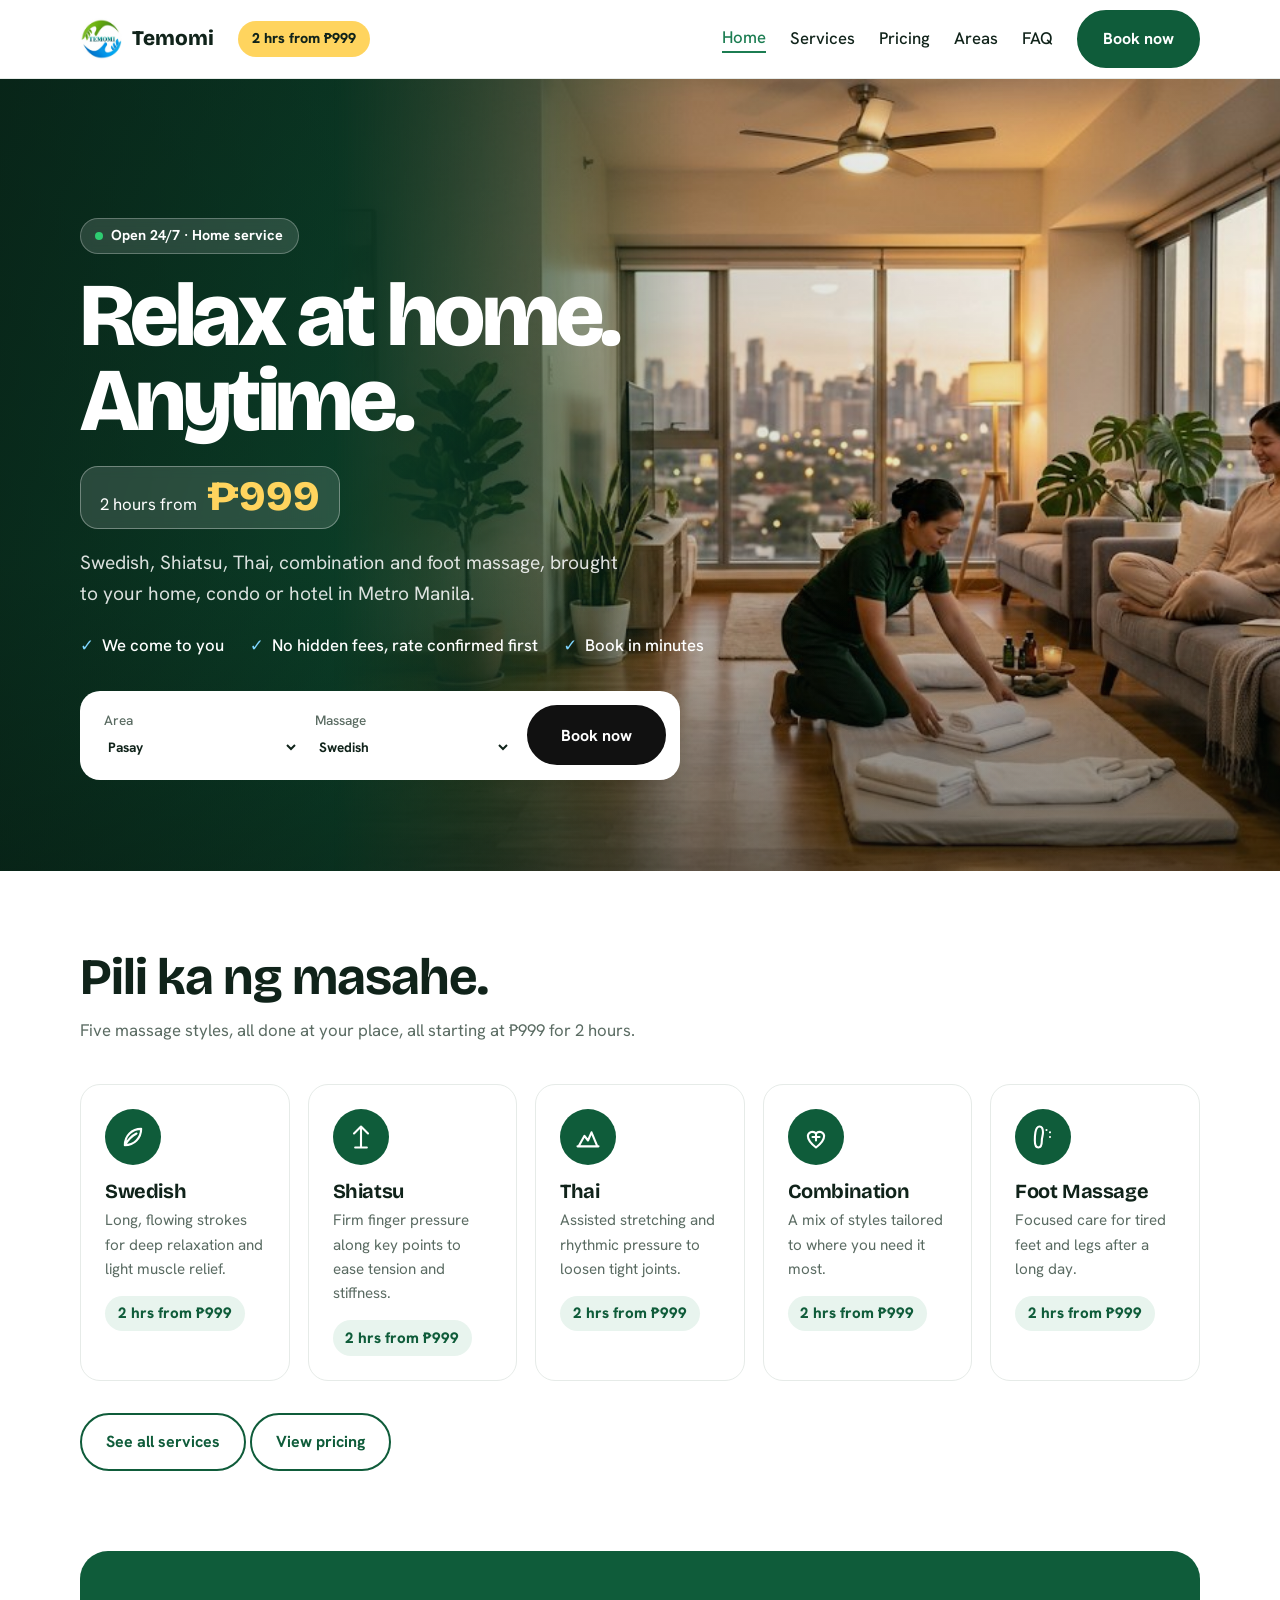
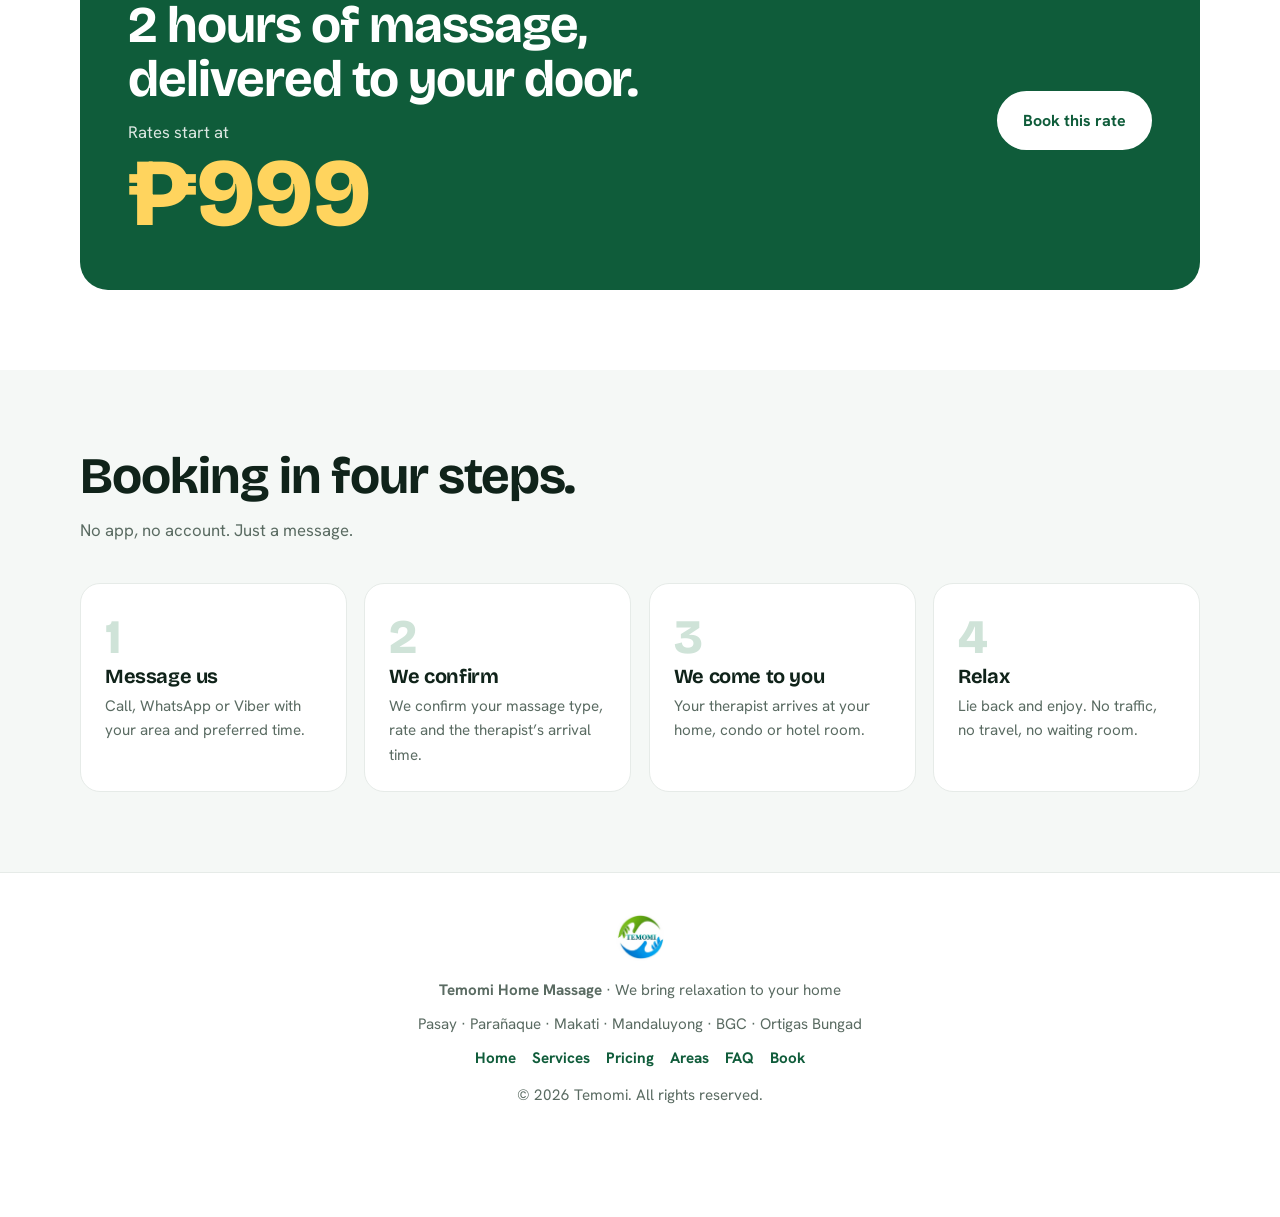
==== commit f2714d24: "Add files via upload" ====
--- a/index.html
+++ b/index.html
@@ -1,16 +1,7 @@
 <!DOCTYPE html>
-<html lang="en-PH"><head><meta charset="utf-8"><meta name="viewport" content="width=device-width,initial-scale=1,viewport-fit=cover"><meta name="theme-color" content="#0f5c3a">
-<title>24/7 Home Massage in Metro Manila from ₱999 | Temomi</title>
-<meta name="description" content="Book a therapist for Swedish, Shiatsu, Thai, combination or foot massage at your home, condo or hotel in Metro Manila. 2 hours from ₱999. Open 24/7.">
-<meta name="robots" content="index,follow,max-image-preview:large">
-<link rel="canonical" href="https://temomimassage.services/">
-<meta property="og:type" content="website"><meta property="og:site_name" content="Temomi Home Massage"><meta property="og:locale" content="en_PH"><meta property="og:title" content="24/7 Home Massage in Metro Manila from ₱999 | Temomi"><meta property="og:description" content="Book a therapist for Swedish, Shiatsu, Thai, combination or foot massage at your home, condo or hotel in Metro Manila. 2 hours from ₱999. Open 24/7."><meta property="og:url" content="https://temomimassage.services/"><meta property="og:image" content="https://temomimassage.services/images/og-image.jpg"><meta property="og:image:width" content="1200"><meta property="og:image:height" content="630"><meta property="og:image:alt" content="A Temomi therapist preparing a home massage in a Metro Manila condo">
-<meta name="twitter:card" content="summary_large_image"><meta name="twitter:title" content="24/7 Home Massage in Metro Manila from ₱999 | Temomi"><meta name="twitter:description" content="Book a therapist for Swedish, Shiatsu, Thai, combination or foot massage at your home, condo or hotel in Metro Manila. 2 hours from ₱999. Open 24/7."><meta name="twitter:image" content="https://temomimassage.services/images/og-image.jpg">
-<link rel="icon" href="/favicon.ico" sizes="any"><link rel="icon" type="image/png" sizes="32x32" href="/images/icon-32.png"><link rel="icon" type="image/png" sizes="192x192" href="/images/icon-192.png"><link rel="apple-touch-icon" href="/apple-touch-icon.png">
-<link rel="preload" as="image" href="/images/hero.jpg" fetchpriority="high">
-<script type="application/ld+json">{"@context":"https://schema.org","@type":"HealthAndBeautyBusiness","@id":"https://temomimassage.services/#business","name":"Temomi Home Massage","alternateName":"Temomi","url":"https://temomimassage.services/","logo":"https://temomimassage.services/images/logo.jpg","image":["https://temomimassage.services/images/og-image.jpg"],"description":"Home massage service in Metro Manila. Therapists come to your home, condo or hotel for Swedish, Shiatsu, Thai, combination and foot massage, open 24/7.","telephone":"+639561256880","priceRange":"From ₱999 for 2 hours","openingHoursSpecification":[{"@type":"OpeningHoursSpecification","dayOfWeek":["Monday","Tuesday","Wednesday","Thursday","Friday","Saturday","Sunday"],"opens":"00:00","closes":"23:59"}],"areaServed":[{"@type":"City","name":"Pasay"},{"@type":"City","name":"Parañaque"},{"@type":"City","name":"Makati"},{"@type":"City","name":"Mandaluyong"},{"@type":"Place","name":"Bonifacio Global City (BGC)"},{"@type":"Place","name":"Ortigas Bungad"}],"hasOfferCatalog":{"@type":"OfferCatalog","name":"Home massage services","itemListElement":[{"@type":"Offer","itemOffered":{"@type":"Service","name":"Swedish massage (2 hours)","description":"Long, flowing strokes for deep relaxation and light muscle relief.","areaServed":"Metro Manila"},"priceSpecification":{"@type":"PriceSpecification","minPrice":999,"priceCurrency":"PHP"}},{"@type":"Offer","itemOffered":{"@type":"Service","name":"Shiatsu massage (2 hours)","description":"Firm finger pressure along key points to ease tension and stiffness.","areaServed":"Metro Manila"},"priceSpecification":{"@type":"PriceSpecification","minPrice":999,"priceCurrency":"PHP"}},{"@type":"Offer","itemOffered":{"@type":"Service","name":"Thai massage (2 hours)","description":"Assisted stretching and rhythmic pressure to loosen tight joints.","areaServed":"Metro Manila"},"priceSpecification":{"@type":"PriceSpecification","minPrice":999,"priceCurrency":"PHP"}},{"@type":"Offer","itemOffered":{"@type":"Service","name":"Combination massage (2 hours)","description":"A mix of styles tailored to where you need it most.","areaServed":"Metro Manila"},"priceSpecification":{"@type":"PriceSpecification","minPrice":999,"priceCurrency":"PHP"}},{"@type":"Offer","itemOffered":{"@type":"Service","name":"Foot massage (2 hours)","description":"Focused care for tired feet and legs after a long day.","areaServed":"Metro Manila"},"priceSpecification":{"@type":"PriceSpecification","minPrice":999,"priceCurrency":"PHP"}},{"@type":"Offer","itemOffered":{"@type":"Service","name":"Body scrub","description":"Gentle exfoliation to leave skin smooth, soft and refreshed.","areaServed":"Metro Manila"}}]}}</script>
-<script type="application/ld+json">{"@context":"https://schema.org","@type":"WebSite","@id":"https://temomimassage.services/#website","url":"https://temomimassage.services/","name":"Temomi Home Massage","inLanguage":"en-PH","publisher":{"@id":"https://temomimassage.services/#business"}}</script>
-
+<html lang="en"><head><meta charset="utf-8"><meta name="viewport" content="width=device-width,initial-scale=1,viewport-fit=cover"><meta name="theme-color" content="#0f5c3a">
+<title>24/7 Massage at Your Home in Metro Manila | Temomi Home Massage</title><meta name="description" content="Temomi brings Swedish, Shiatsu, Thai, combination and foot massage to your home, hotel or condo in Metro Manila. 2 hours from ₱999. Open 24/7.">
+<link rel="icon" href="[data-uri]">
 <link rel="preconnect" href="https://fonts.googleapis.com"><link rel="preconnect" href="https://fonts.gstatic.com" crossorigin>
 <link href="https://fonts.googleapis.com/css2?family=Bricolage+Grotesque:opsz,wght@12..96,500;12..96,700;12..96,800&family=Hanken+Grotesk:wght@400;500;700&display=swap" rel="stylesheet">
 <style>
@@ -140,14 +131,14 @@
 @media(max-width:900px){.brand{min-height:44px}}
 @media(max-width:480px){.pbadge{display:none}.brand span{display:inline;font-size:1.2rem}}
 @media(max-height:500px) and (orientation:landscape){.hero:not(.sm){min-height:0}}
-.cimg{max-width:none}</style></head><body>
-<header><div class="in"><a class="brand" href="/"><img src="/images/logo.jpg" alt="Temomi Home Massage logo" width="42" height="42"><span>Temomi</span></a>
+</style></head><body>
+<header><div class="in"><a class="brand" href="index.html"><img src="[data-uri]" alt="Temomi logo"><span>Temomi</span></a>
 <span class="pbadge">2 hrs from ₱999</span>
-<nav id="nav"><a href="/" class=on>Home</a><a href="services.html">Services</a><a href="pricing.html">Pricing</a><a href="areas.html">Areas</a><a href="faq.html">FAQ</a></nav><a class="btn hb" href="book.html">Book now</a><button class="mb" type="button" aria-label="Open menu" aria-expanded="false" aria-controls="nav"><span></span></button></div></header>
+<nav id="nav"><a href="index.html" class=on>Home</a><a href="services.html">Services</a><a href="pricing.html">Pricing</a><a href="areas.html">Areas</a><a href="faq.html">FAQ</a></nav><a class="btn hb" href="book.html">Book now</a><button class="mb" type="button" aria-label="Open menu" aria-expanded="false" aria-controls="nav"><span></span></button></div></header>
 
-<section class="hero" id="top"><img class="bg" src="/images/hero.jpg" alt="" width="1024" height="572" fetchpriority="high" decoding="async"><div class="shade"></div>
+<section class="hero" id="top"><img class="bg" src="[data-uri]" alt=""><div class="shade"></div>
 <div class="wrap hc"><span class="pill"><i></i>Open 24/7 · Home service</span>
-<h1>Home massage in<br>Metro Manila. Anytime.</h1>
+<h1>Relax at home.<br>Anytime.</h1>
 <div class="hprice"><span>2 hours from</span><b>₱999</b></div>
 <p class="lead">Swedish, Shiatsu, Thai, combination and foot massage, brought to your home, condo or hotel in Metro Manila.</p>
 <ul class="chk"><li>We come to you</li><li>No hidden fees, rate confirmed first</li><li>Book in minutes</li></ul>
@@ -155,7 +146,7 @@
 <label>Massage<select name="m"><option>Swedish</option><option>Shiatsu</option><option>Thai</option><option>Combination</option><option>Foot Massage</option></select></label>
 <button class="btn dark" type="submit">Book now</button></form></div></section>
 
-<section class="sec"><div class="wrap"><h2>Pili ka ng masahe: our home massage styles.</h2><p class="sub">Five massage styles, all done at your place, all starting at ₱999 for 2 hours.</p>
+<section class="sec"><div class="wrap"><h2>Pili ka ng masahe.</h2><p class="sub">Five massage styles, all done at your place, all starting at ₱999 for 2 hours.</p>
 <div class="grid g5"><a href="book.html?m=Swedish" class="card"><div class="ic"><svg viewBox="0 0 24 24"><path d="M5 19c8 0 14-6 14-14C11 5 5 11 5 19zM5 19c3-5 6-8 10-10"/></svg></div><h3>Swedish</h3><p>Long, flowing strokes for deep relaxation and light muscle relief.</p><span class="tag">2 hrs from ₱999</span></a><a href="book.html?m=Shiatsu" class="card"><div class="ic"><svg viewBox="0 0 24 24"><path d="M12 3v18M6 9l6-6 6 6M7 21h10"/></svg></div><h3>Shiatsu</h3><p>Firm finger pressure along key points to ease tension and stiffness.</p><span class="tag">2 hrs from ₱999</span></a><a href="book.html?m=Thai" class="card"><div class="ic"><svg viewBox="0 0 24 24"><path d="M4 20l5-9 3 4 3-7 5 12M3 20h18"/></svg></div><h3>Thai</h3><p>Assisted stretching and rhythmic pressure to loosen tight joints.</p><span class="tag">2 hrs from ₱999</span></a><a href="book.html?m=Combination" class="card"><div class="ic"><svg viewBox="0 0 24 24"><path d="M12 21c-4-3-7-6-7-10a4 4 0 017-2 4 4 0 017 2c0 4-3 7-7 10zM12 9v6M9 12h6"/></svg></div><h3>Combination</h3><p>A mix of styles tailored to where you need it most.</p><span class="tag">2 hrs from ₱999</span></a><a href="book.html?m=Foot%20Massage" class="card"><div class="ic"><svg viewBox="0 0 24 24"><path d="M9 3c2 0 3 2 3 5s-1 4-1 7c0 3-1 6-3 6s-3-3-3-6 0-12 4-12zM15 6v.01M18 8v.01M18 12v.01"/></svg></div><h3>Foot Massage</h3><p>Focused care for tired feet and legs after a long day.</p><span class="tag">2 hrs from ₱999</span></a></div>
 <p style="margin-top:2rem"><a class="btn ghost" href="services.html">See all services</a> <a class="btn ghost" href="pricing.html">View pricing</a></p></div></section>
 
@@ -168,12 +159,11 @@
 <div class="card step"><small>3</small><h3>We come to you</h3><p>Your therapist arrives at your home, condo or hotel room.</p></div>
 <div class="card step"><small>4</small><h3>Relax</h3><p>Lie back and enjoy. No traffic, no travel, no waiting room.</p></div></div></div></section>
 
-<footer><img src="/images/logo.jpg" alt="" width="48" height="48" loading="lazy" style="border-radius:50%"><p style="margin:.6rem 0"><b>Temomi Home Massage</b> · We bring relaxation to your home</p>
-<p>Home massage in Pasay · Parañaque · Makati · Mandaluyong · BGC · Ortigas Bungad</p>
-<p>Open 24/7 · Call, WhatsApp or Viber: <a href="tel:+639561256880">0956 125 6880</a></p>
-<p style="margin-top:.6rem"><a href="/">Home</a><a href="services.html">Services</a><a href="pricing.html">Pricing</a><a href="areas.html">Areas</a><a href="faq.html">FAQ</a><a href="book.html">Book</a></p>
+<footer><img src="[data-uri]" alt="" width="48" height="48" style="border-radius:50%"><p style="margin:.6rem 0"><b>Temomi Home Massage</b> · We bring relaxation to your home</p>
+<p>Pasay · Parañaque · Makati · Mandaluyong · BGC · Ortigas Bungad</p>
+<p style="margin-top:.6rem"><a href="index.html">Home</a><a href="services.html">Services</a><a href="pricing.html">Pricing</a><a href="areas.html">Areas</a><a href="faq.html">FAQ</a><a href="book.html">Book</a></p>
 <p style="margin-top:.8rem">© <span id="y"></span> Temomi. All rights reserved.</p></footer>
-<div class="bar"><a href="tel:+639561256880">Call</a><a href="https://wa.me/639561256880">WhatsApp</a><a href="viber://chat?number=%2B639561256880">Viber</a></div>
+<div class="bar"><a href="tel:09561256880">Call</a><a href="https://wa.me/639561256880">WhatsApp</a><a href="viber://chat?number=%2B639561256880">Viber</a></div>
 <script>document.getElementById('y').textContent=new Date().getFullYear();
 const f=document.getElementById('f');
 if(f){const q=new URLSearchParams(location.search);['a','m'].forEach(k=>{const v=q.get(k);if(v&&f[k])for(const o of f[k].options)if(o.text===v)f[k].value=v});
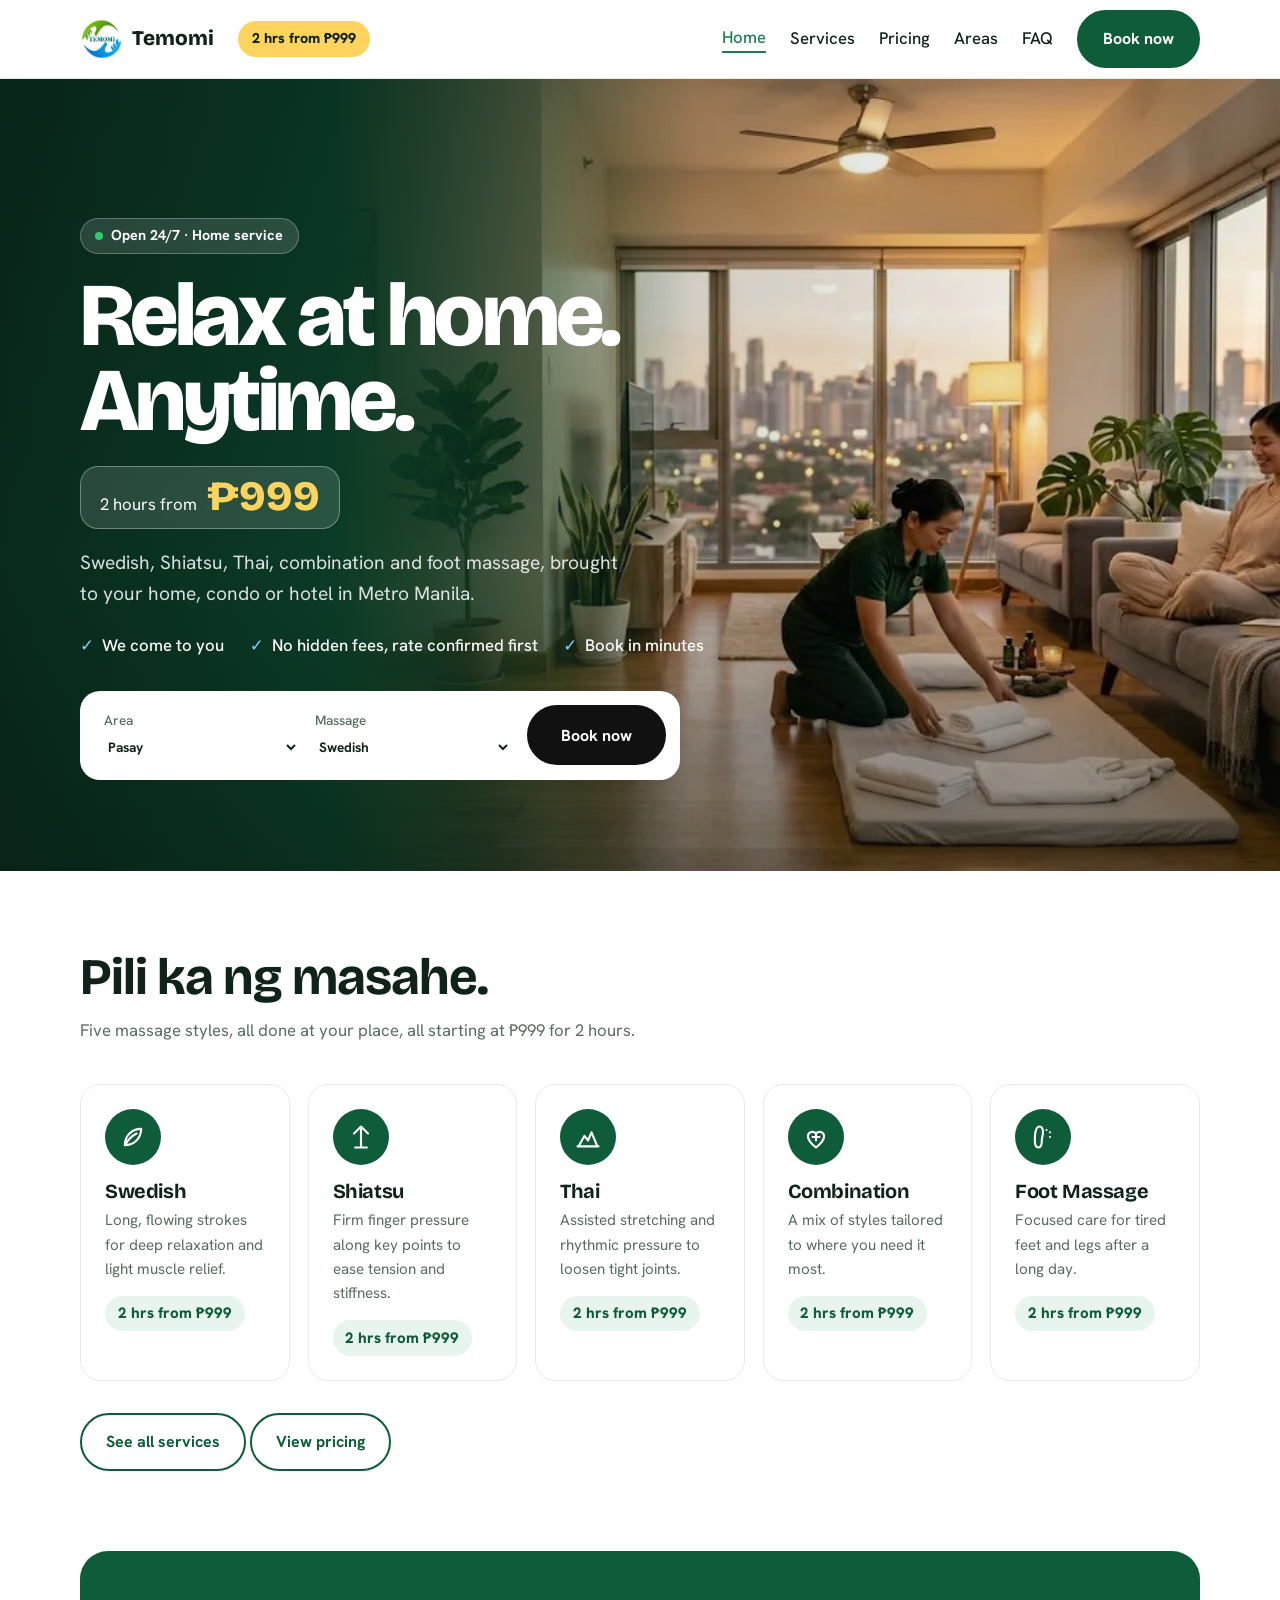
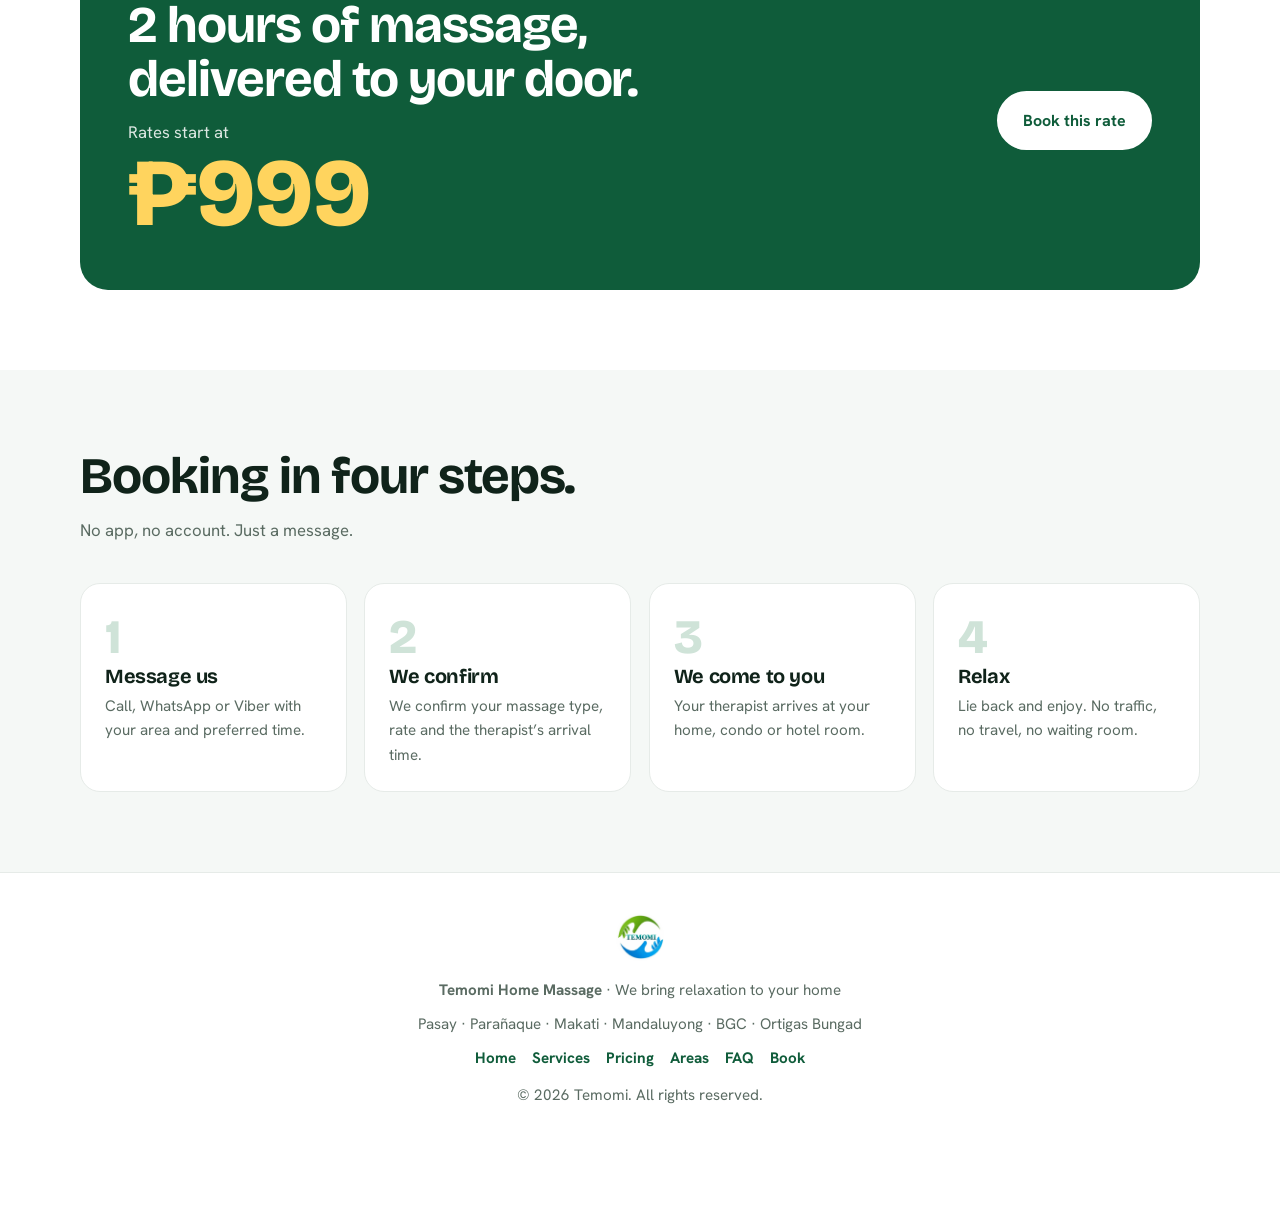
==== commit f3a49e94: "SEO/GEO: faster pages, local keywords, schema, social tags, llms.txt - Move ~250-575KB of inline bas" ====
--- a/index.html
+++ b/index.html
@@ -1,7 +1,7 @@
 <!DOCTYPE html>
-<html lang="en"><head><meta charset="utf-8"><meta name="viewport" content="width=device-width,initial-scale=1,viewport-fit=cover"><meta name="theme-color" content="#0f5c3a">
-<title>24/7 Massage at Your Home in Metro Manila | Temomi Home Massage</title><meta name="description" content="Temomi brings Swedish, Shiatsu, Thai, combination and foot massage to your home, hotel or condo in Metro Manila. 2 hours from ₱999. Open 24/7.">
-<link rel="icon" href="[data-uri]">
+<html lang="en-PH"><head><meta charset="utf-8"><meta name="viewport" content="width=device-width,initial-scale=1,viewport-fit=cover"><meta name="theme-color" content="#0f5c3a">
+<title>Home Service Massage in Metro Manila, Open 24/7 | Temomi</title><link rel="canonical" href="https://temomimassage.services/"><meta name="robots" content="index,follow,max-image-preview:large"><meta property="og:type" content="website"><meta property="og:site_name" content="Temomi Home Massage"><meta property="og:locale" content="en_PH"><meta property="og:title" content="Home Service Massage in Metro Manila, Open 24/7 | Temomi"><meta property="og:description" content="Home service massage in Makati, BGC, Pasay, Parañaque, Mandaluyong and Ortigas. Swedish, Shiatsu, Thai and foot massage at your home, condo or hotel. 2 hrs from ₱999, 24/7."><meta property="og:url" content="https://temomimassage.services/"><meta property="og:image" content="https://temomimassage.services/images/og-image.jpg"><meta property="og:image:width" content="1200"><meta property="og:image:height" content="630"><meta name="twitter:card" content="summary_large_image"><meta name="twitter:title" content="Home Service Massage in Metro Manila, Open 24/7 | Temomi"><meta name="twitter:description" content="Home service massage in Makati, BGC, Pasay, Parañaque, Mandaluyong and Ortigas. Swedish, Shiatsu, Thai and foot massage at your home, condo or hotel. 2 hrs from ₱999, 24/7."><meta name="twitter:image" content="https://temomimassage.services/images/og-image.jpg"><meta name="description" content="Home service massage in Makati, BGC, Pasay, Parañaque, Mandaluyong and Ortigas. Swedish, Shiatsu, Thai and foot massage at your home, condo or hotel. 2 hrs from ₱999, 24/7.">
+<link rel="icon" href="/favicon.ico" sizes="any"><link rel="apple-touch-icon" href="/apple-touch-icon.png">
 <link rel="preconnect" href="https://fonts.googleapis.com"><link rel="preconnect" href="https://fonts.gstatic.com" crossorigin>
 <link href="https://fonts.googleapis.com/css2?family=Bricolage+Grotesque:opsz,wght@12..96,500;12..96,700;12..96,800&family=Hanken+Grotesk:wght@400;500;700&display=swap" rel="stylesheet">
 <style>
@@ -131,12 +131,12 @@
 @media(max-width:900px){.brand{min-height:44px}}
 @media(max-width:480px){.pbadge{display:none}.brand span{display:inline;font-size:1.2rem}}
 @media(max-height:500px) and (orientation:landscape){.hero:not(.sm){min-height:0}}
-</style></head><body>
-<header><div class="in"><a class="brand" href="index.html"><img src="[data-uri]" alt="Temomi logo"><span>Temomi</span></a>
+</style><script type="application/ld+json">{"@context":"https://schema.org","@graph":[{"@type":"HealthAndBeautyBusiness","@id":"https://temomimassage.services/#business","name":"Temomi Home Massage","alternateName":"Temomi","description":"24/7 home service massage in Metro Manila. Swedish, Shiatsu, Thai, combination and foot massage at your home, condo or hotel. 2 hours from ₱999.","url":"https://temomimassage.services/","telephone":"+639561256880","priceRange":"From ₱999","image":"https://temomimassage.services/images/og-image.jpg","logo":"https://temomimassage.services/images/logo.png","address":{"@type":"PostalAddress","addressLocality":"Metro Manila","addressCountry":"PH"},"areaServed":[{"@type":"Place","name":"Pasay, Metro Manila"},{"@type":"Place","name":"Parañaque, Metro Manila"},{"@type":"Place","name":"Makati, Metro Manila"},{"@type":"Place","name":"Mandaluyong, Metro Manila"},{"@type":"Place","name":"BGC, Metro Manila"},{"@type":"Place","name":"Ortigas Bungad, Metro Manila"}],"openingHoursSpecification":{"@type":"OpeningHoursSpecification","dayOfWeek":["Monday","Tuesday","Wednesday","Thursday","Friday","Saturday","Sunday"],"opens":"00:00","closes":"23:59"},"contactPoint":{"@type":"ContactPoint","telephone":"+639561256880","contactType":"reservations","availableLanguage":["English","Filipino"]},"hasOfferCatalog":{"@type":"OfferCatalog","name":"Home massage services","itemListElement":[{"@type":"Offer","price":"999","priceCurrency":"PHP","itemOffered":{"@type":"Service","name":"Swedish home massage (2 hours)"}},{"@type":"Offer","price":"999","priceCurrency":"PHP","itemOffered":{"@type":"Service","name":"Shiatsu home massage (2 hours)"}},{"@type":"Offer","price":"999","priceCurrency":"PHP","itemOffered":{"@type":"Service","name":"Thai home massage (2 hours)"}},{"@type":"Offer","price":"999","priceCurrency":"PHP","itemOffered":{"@type":"Service","name":"Combination home massage (2 hours)"}},{"@type":"Offer","price":"999","priceCurrency":"PHP","itemOffered":{"@type":"Service","name":"Foot Massage home massage (2 hours)"}}]}},{"@type":"WebSite","@id":"https://temomimassage.services/#website","url":"https://temomimassage.services/","name":"Temomi Home Massage","inLanguage":"en-PH","publisher":{"@id":"https://temomimassage.services/#business"}}]}</script></head><body>
+<header><div class="in"><a class="brand" href="/"><img src="images/logo.webp" alt="Temomi logo" width="40" height="40"><span>Temomi</span></a>
 <span class="pbadge">2 hrs from ₱999</span>
-<nav id="nav"><a href="index.html" class=on>Home</a><a href="services.html">Services</a><a href="pricing.html">Pricing</a><a href="areas.html">Areas</a><a href="faq.html">FAQ</a></nav><a class="btn hb" href="book.html">Book now</a><button class="mb" type="button" aria-label="Open menu" aria-expanded="false" aria-controls="nav"><span></span></button></div></header>
+<nav id="nav"><a href="/" class=on>Home</a><a href="services.html">Services</a><a href="pricing.html">Pricing</a><a href="areas.html">Areas</a><a href="faq.html">FAQ</a></nav><a class="btn hb" href="book.html">Book now</a><button class="mb" type="button" aria-label="Open menu" aria-expanded="false" aria-controls="nav"><span></span></button></div></header>
 
-<section class="hero" id="top"><img class="bg" src="[data-uri]" alt=""><div class="shade"></div>
+<section class="hero" id="top"><img class="bg" src="images/hero.webp" alt="" fetchpriority="high" decoding="async"><div class="shade"></div>
 <div class="wrap hc"><span class="pill"><i></i>Open 24/7 · Home service</span>
 <h1>Relax at home.<br>Anytime.</h1>
 <div class="hprice"><span>2 hours from</span><b>₱999</b></div>
@@ -159,11 +159,11 @@
 <div class="card step"><small>3</small><h3>We come to you</h3><p>Your therapist arrives at your home, condo or hotel room.</p></div>
 <div class="card step"><small>4</small><h3>Relax</h3><p>Lie back and enjoy. No traffic, no travel, no waiting room.</p></div></div></div></section>
 
-<footer><img src="[data-uri]" alt="" width="48" height="48" style="border-radius:50%"><p style="margin:.6rem 0"><b>Temomi Home Massage</b> · We bring relaxation to your home</p>
+<footer><img src="images/logo.webp" alt="" width="48" height="48" style="border-radius:50%"><p style="margin:.6rem 0"><b>Temomi Home Massage</b> · We bring relaxation to your home</p>
 <p>Pasay · Parañaque · Makati · Mandaluyong · BGC · Ortigas Bungad</p>
-<p style="margin-top:.6rem"><a href="index.html">Home</a><a href="services.html">Services</a><a href="pricing.html">Pricing</a><a href="areas.html">Areas</a><a href="faq.html">FAQ</a><a href="book.html">Book</a></p>
+<p style="margin-top:.6rem"><a href="/">Home</a><a href="services.html">Services</a><a href="pricing.html">Pricing</a><a href="areas.html">Areas</a><a href="faq.html">FAQ</a><a href="book.html">Book</a></p>
 <p style="margin-top:.8rem">© <span id="y"></span> Temomi. All rights reserved.</p></footer>
-<div class="bar"><a href="tel:09561256880">Call</a><a href="https://wa.me/639561256880">WhatsApp</a><a href="viber://chat?number=%2B639561256880">Viber</a></div>
+<div class="bar"><a href="tel:+639561256880">Call</a><a href="https://wa.me/639561256880">WhatsApp</a><a href="viber://chat?number=%2B639561256880">Viber</a></div>
 <script>document.getElementById('y').textContent=new Date().getFullYear();
 const f=document.getElementById('f');
 if(f){const q=new URLSearchParams(location.search);['a','m'].forEach(k=>{const v=q.get(k);if(v&&f[k])for(const o of f[k].options)if(o.text===v)f[k].value=v});
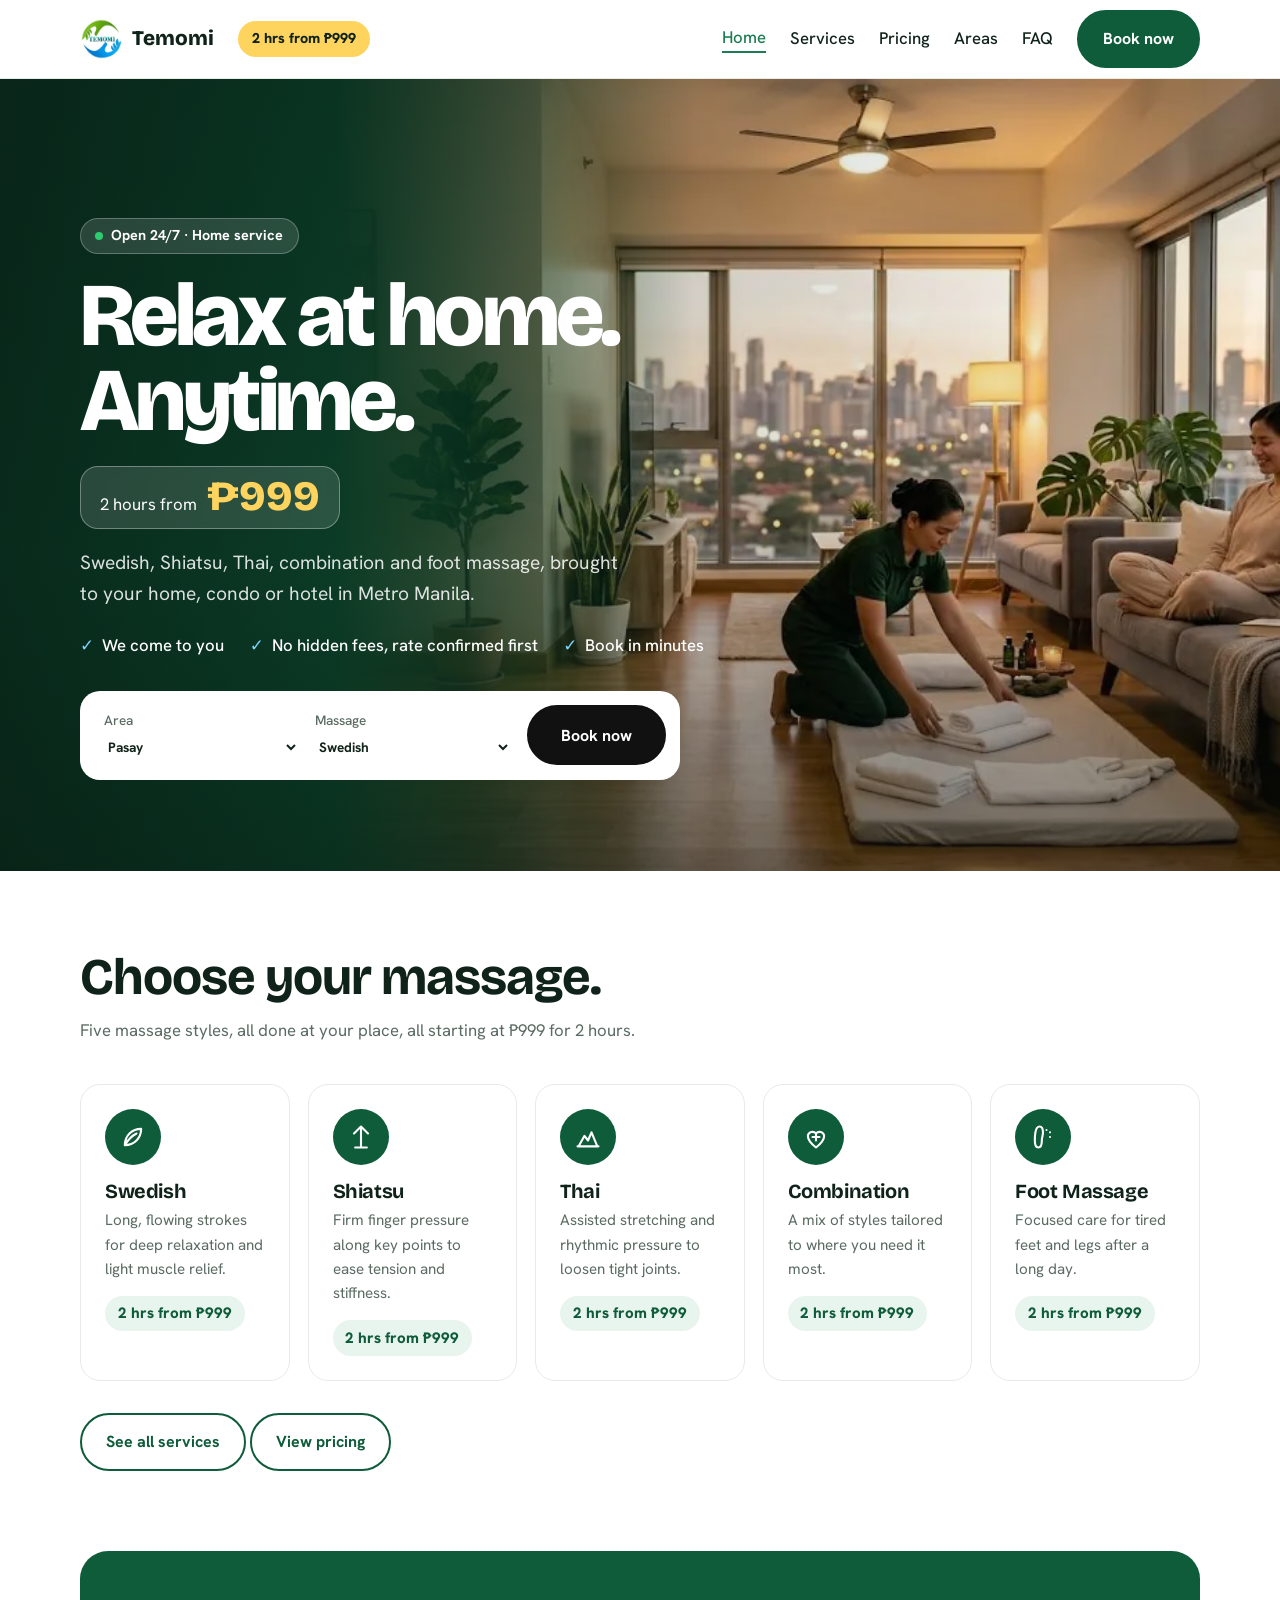
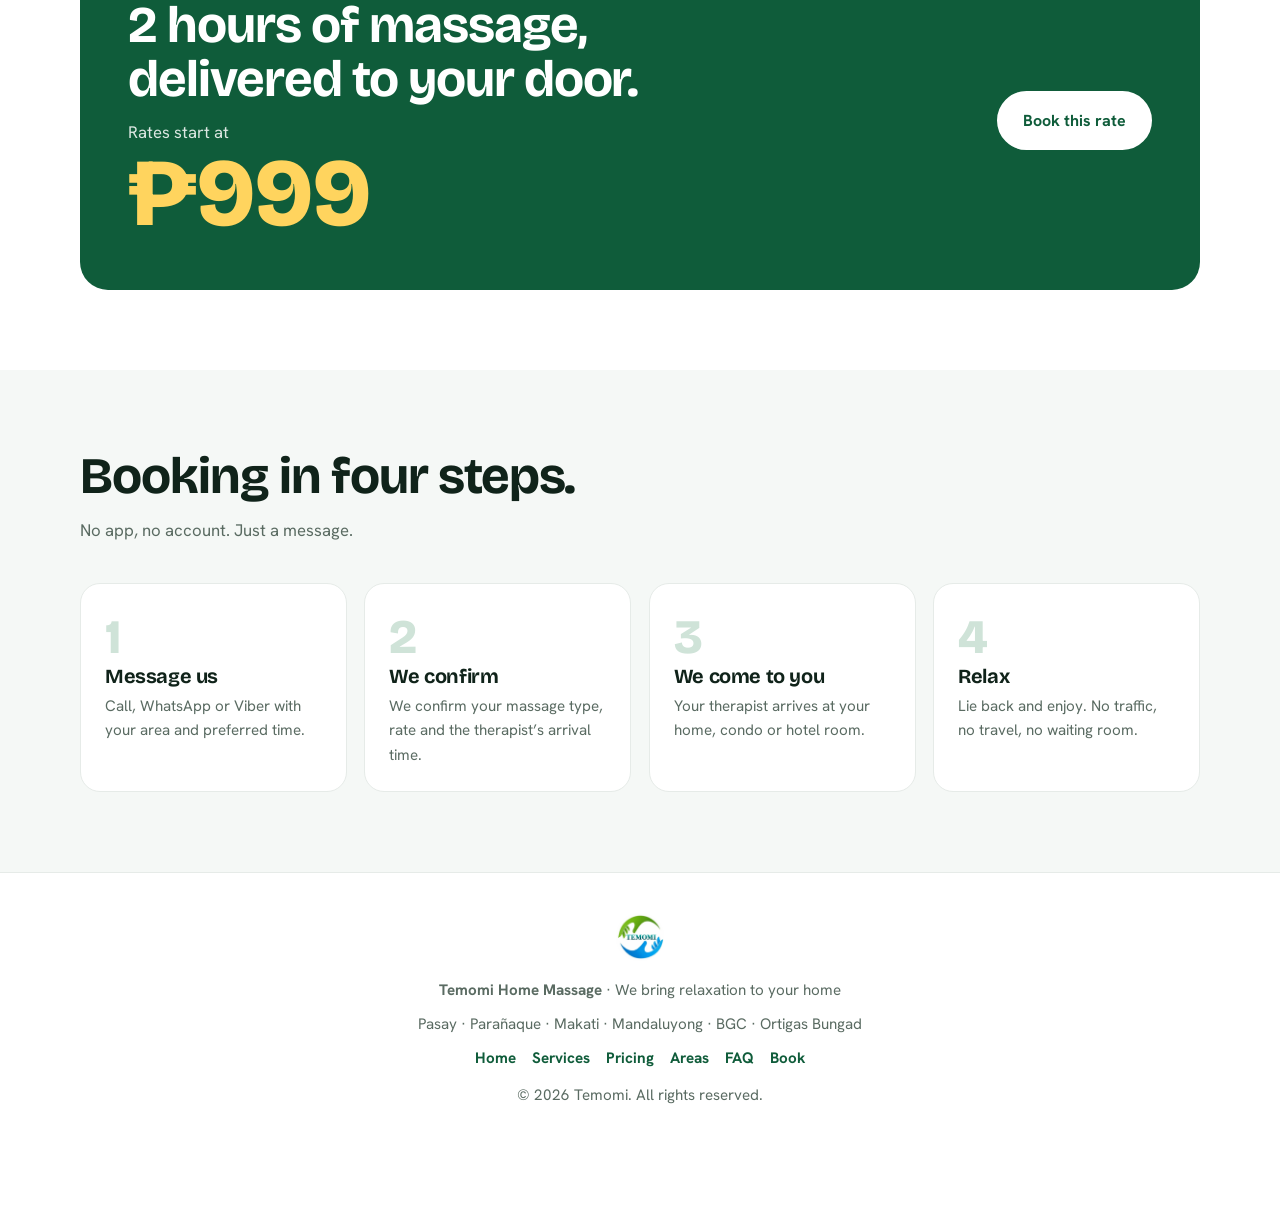
==== commit f02b2678: "Replace remaining Tagalog headings with English Co-Authored-By: Claude Opus 5.5 <noreply@anthropic.c" ====
--- a/index.html
+++ b/index.html
@@ -146,7 +146,7 @@
 <label>Massage<select name="m"><option>Swedish</option><option>Shiatsu</option><option>Thai</option><option>Combination</option><option>Foot Massage</option></select></label>
 <button class="btn dark" type="submit">Book now</button></form></div></section>
 
-<section class="sec"><div class="wrap"><h2>Pili ka ng masahe.</h2><p class="sub">Five massage styles, all done at your place, all starting at ₱999 for 2 hours.</p>
+<section class="sec"><div class="wrap"><h2>Choose your massage.</h2><p class="sub">Five massage styles, all done at your place, all starting at ₱999 for 2 hours.</p>
 <div class="grid g5"><a href="book.html?m=Swedish" class="card"><div class="ic"><svg viewBox="0 0 24 24"><path d="M5 19c8 0 14-6 14-14C11 5 5 11 5 19zM5 19c3-5 6-8 10-10"/></svg></div><h3>Swedish</h3><p>Long, flowing strokes for deep relaxation and light muscle relief.</p><span class="tag">2 hrs from ₱999</span></a><a href="book.html?m=Shiatsu" class="card"><div class="ic"><svg viewBox="0 0 24 24"><path d="M12 3v18M6 9l6-6 6 6M7 21h10"/></svg></div><h3>Shiatsu</h3><p>Firm finger pressure along key points to ease tension and stiffness.</p><span class="tag">2 hrs from ₱999</span></a><a href="book.html?m=Thai" class="card"><div class="ic"><svg viewBox="0 0 24 24"><path d="M4 20l5-9 3 4 3-7 5 12M3 20h18"/></svg></div><h3>Thai</h3><p>Assisted stretching and rhythmic pressure to loosen tight joints.</p><span class="tag">2 hrs from ₱999</span></a><a href="book.html?m=Combination" class="card"><div class="ic"><svg viewBox="0 0 24 24"><path d="M12 21c-4-3-7-6-7-10a4 4 0 017-2 4 4 0 017 2c0 4-3 7-7 10zM12 9v6M9 12h6"/></svg></div><h3>Combination</h3><p>A mix of styles tailored to where you need it most.</p><span class="tag">2 hrs from ₱999</span></a><a href="book.html?m=Foot%20Massage" class="card"><div class="ic"><svg viewBox="0 0 24 24"><path d="M9 3c2 0 3 2 3 5s-1 4-1 7c0 3-1 6-3 6s-3-3-3-6 0-12 4-12zM15 6v.01M18 8v.01M18 12v.01"/></svg></div><h3>Foot Massage</h3><p>Focused care for tired feet and legs after a long day.</p><span class="tag">2 hrs from ₱999</span></a></div>
 <p style="margin-top:2rem"><a class="btn ghost" href="services.html">See all services</a> <a class="btn ghost" href="pricing.html">View pricing</a></p></div></section>
 
